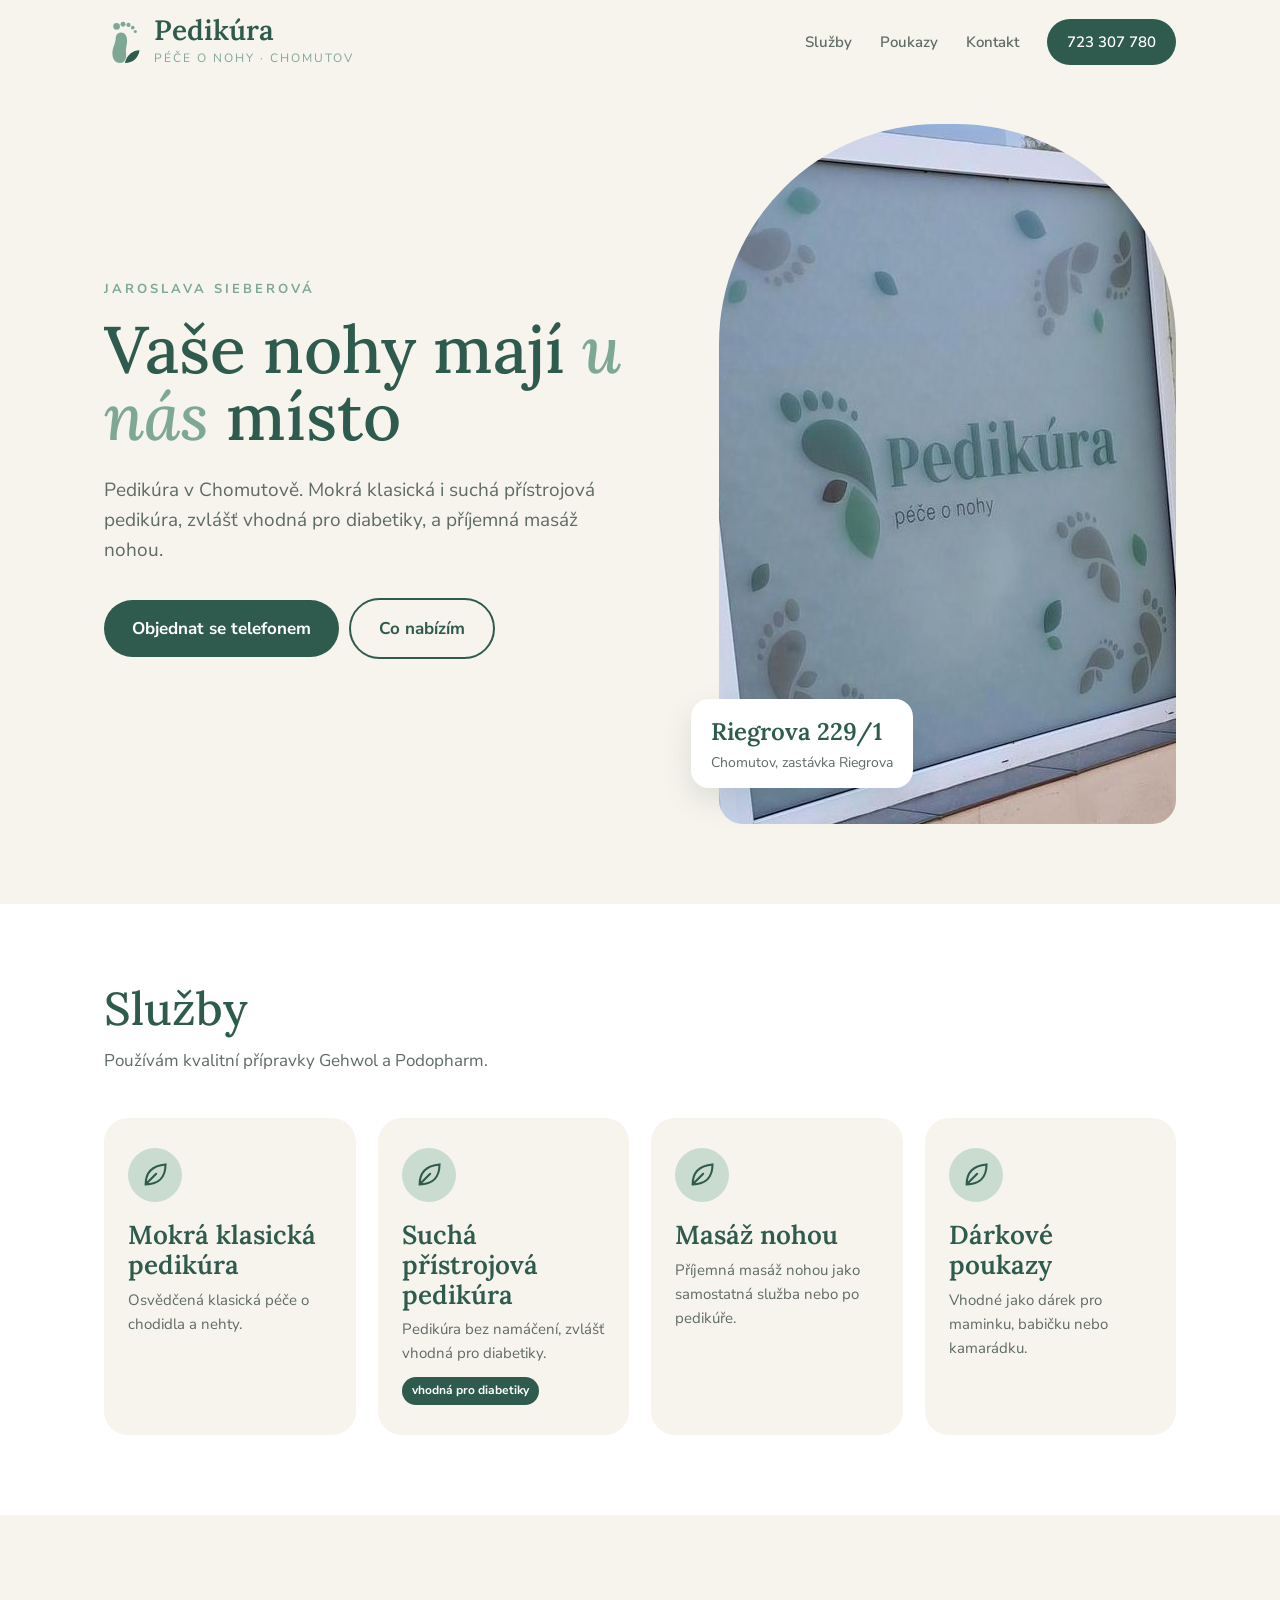
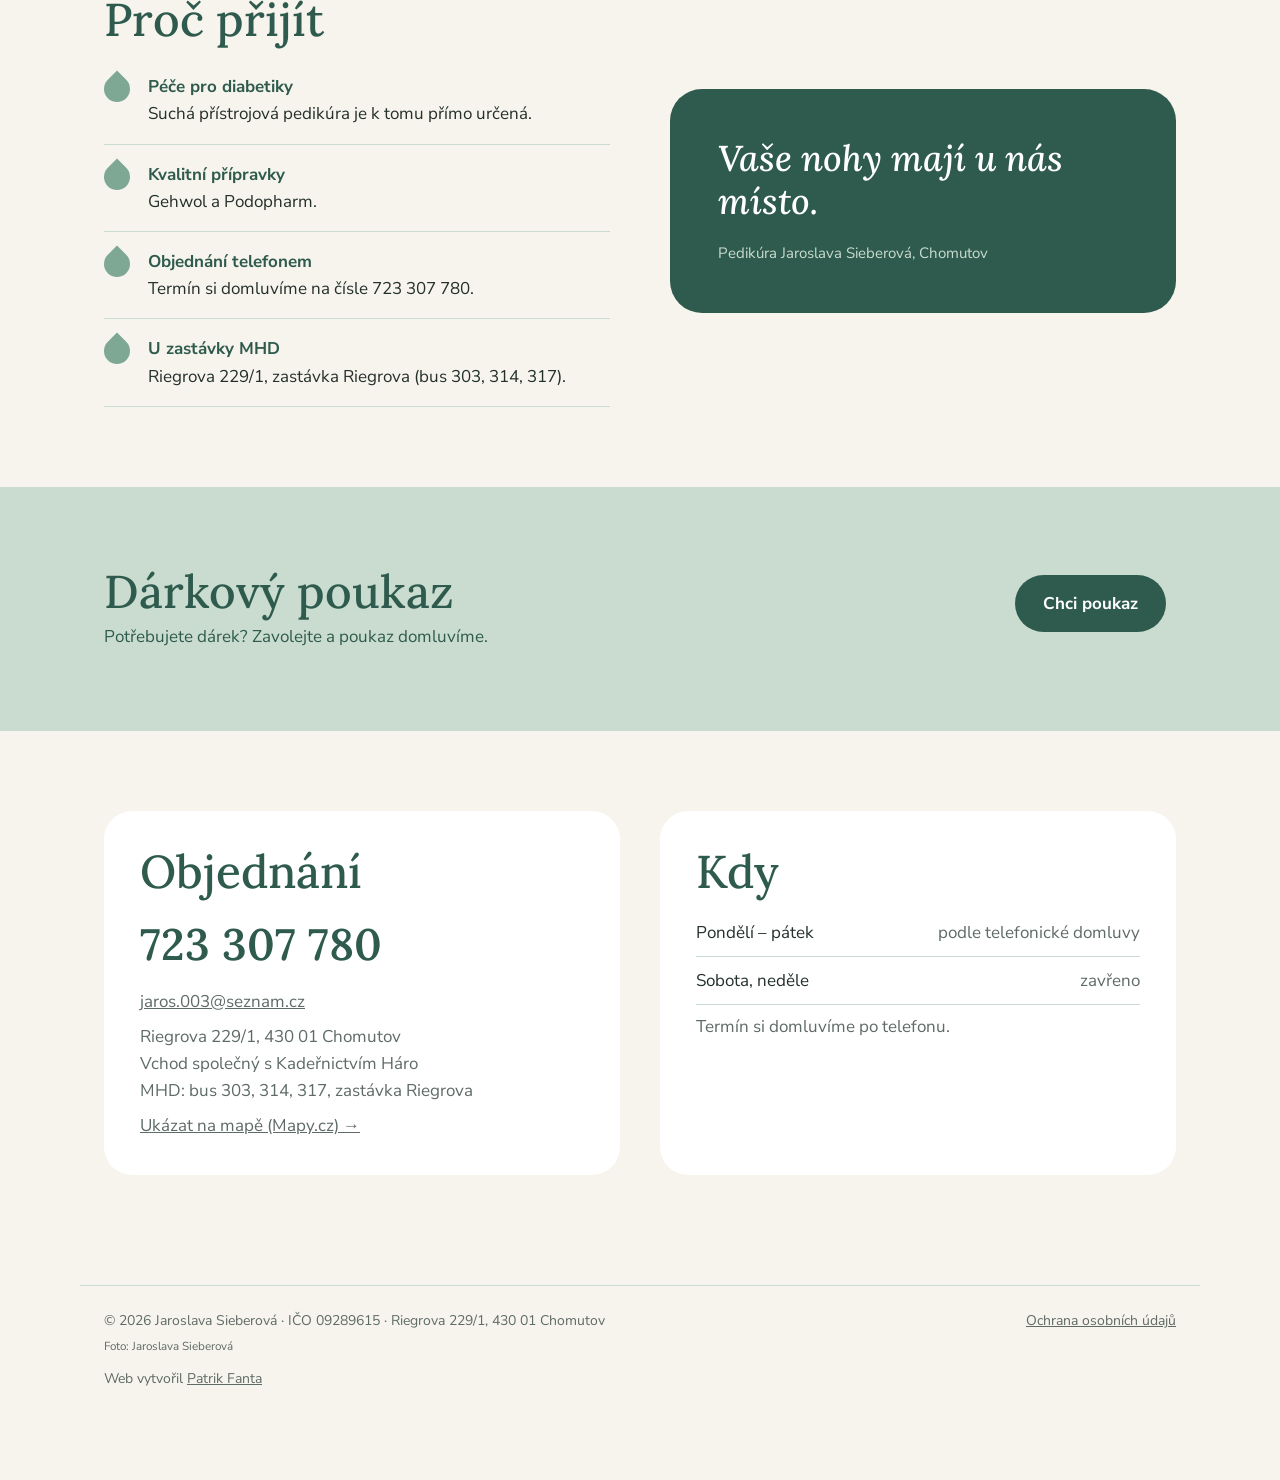
==== index.html @ 2a1abf9e "Webová vizitka Pedikúra Jaroslava Sieberová (návrh 1, noindex) Co-Authored-By: Claude Sonnet 5.5 <no" ====
<!doctype html>
<html lang="cs">
<head>
<meta charset="utf-8">
<meta name="viewport" content="width=device-width,initial-scale=1">
<meta name="robots" content="noindex,nofollow">
<title>Pedikúra Jaroslava Sieberová – péče o nohy, Chomutov</title>
<meta name="description" content="Mokrá klasická a suchá přístrojová pedikúra, masáž nohou a dárkové poukazy. Pedikúra Jaroslava Sieberová, Riegrova 229/1, Chomutov. Objednání na 723 307 780.">
<meta property="og:title" content="Pedikúra Jaroslava Sieberová – péče o nohy, Chomutov">
<meta property="og:description" content="Vaše nohy mají u nás místo. Mokrá i přístrojová pedikúra, masáž nohou a dárkové poukazy.">
<meta property="og:type" content="website">
<link rel="icon" type="image/svg+xml" href="img/favicon.svg">
<link rel="stylesheet" href="css/fonts.css?v=1">
<link rel="stylesheet" href="css/style.css?v=2">
</head>
<body>
<svg width="0" height="0" style="position:absolute" aria-hidden="true"><defs>
<symbol id="foot" viewBox="0 0 40 48"><path d="M17 47c-6 0-9-5-8.5-12 .5-6 3.5-9.5 3.5-15 0-4 2.5-6.5 6-6.5 4 0 6.5 3.5 6.5 9 0 5-2 8.5-1.2 13.5C24 42 22 47 17 47z" fill="#7fa894"/><circle cx="13" cy="7" r="3.6" fill="#7fa894"/><circle cx="20" cy="4.6" r="2.7" fill="#7fa894"/><circle cx="26" cy="5.4" r="2.3" fill="#7fa894"/><circle cx="30.6" cy="8.4" r="2" fill="#7fa894"/><circle cx="33.4" cy="12.6" r="1.7" fill="#7fa894"/><path d="M22 47c2-9 9-14 16-14-1 8-7 14-16 14z" fill="#2f5b4e"/></symbol>
<symbol id="leaf" viewBox="0 0 24 24"><path d="M4 20C4 10 10 4 21 3c0 11-6 17-17 17zm0 0 9-9" fill="none" stroke="#2f5b4e" stroke-width="1.8" stroke-linecap="round"/></symbol>
</defs></svg>

<header><div class="wrap">
<a class="logo" href="./" aria-label="Pedikúra Jaroslava Sieberová – úvod"><svg aria-hidden="true"><use href="#foot"/></svg><span><b>Pedikúra</b><small>péče o nohy · Chomutov</small></span></a>
<nav aria-label="Hlavní menu"><a href="#sluzby">Služby</a><a href="#poukazy">Poukazy</a><a href="#kontakt">Kontakt</a><a class="tel" href="tel:+420723307780">723 307 780</a></nav>
</div></header>

<main>
<section class="hero"><div class="wrap">
<div>
<div class="kick">Jaroslava Sieberová</div>
<h1>Vaše nohy mají <em>u nás</em> místo</h1>
<p>Pedikúra v Chomutově. Mokrá klasická i suchá přístrojová pedikúra, zvlášť vhodná pro diabetiky, a příjemná masáž nohou.</p>
<a class="btn b1" href="tel:+420723307780">Objednat se telefonem</a><a class="btn b2" href="#sluzby">Co nabízím</a>
</div>
<div class="ph"><img src="img/vyloha.jpg" width="530" height="700" alt="Výloha pedikúry s logem stopy a lístků v Riegrově ulici"><div class="tag"><b>Riegrova 229/1</b>Chomutov, zastávka Riegrova</div></div>
</div></section>

<section class="svcs" id="sluzby"><div class="wrap">
<h2>Služby</h2>
<p class="sub">Používám kvalitní přípravky Gehwol a Podopharm.</p>
<div class="grid">
<div class="s"><div class="ic"><svg aria-hidden="true"><use href="#leaf"/></svg></div><h3>Mokrá klasická pedikúra</h3><p>Osvědčená klasická péče o chodidla a nehty.</p></div>
<div class="s"><div class="ic"><svg aria-hidden="true"><use href="#leaf"/></svg></div><h3>Suchá přístrojová pedikúra</h3><p>Pedikúra bez namáčení, zvlášť vhodná pro diabetiky.</p><span class="note">vhodná pro diabetiky</span></div>
<div class="s"><div class="ic"><svg aria-hidden="true"><use href="#leaf"/></svg></div><h3>Masáž nohou</h3><p>Příjemná masáž nohou jako samostatná služba nebo po pedikúře.</p></div>
<div class="s"><div class="ic"><svg aria-hidden="true"><use href="#leaf"/></svg></div><h3>Dárkové poukazy</h3><p>Vhodné jako dárek pro maminku, babičku nebo kamarádku.</p></div>
</div>
</div></section>

<section class="why"><div class="wrap">
<div>
<h2>Proč přijít</h2>
<ul>
<li><b>Péče pro diabetiky</b>Suchá přístrojová pedikúra je k tomu přímo určená.</li>
<li><b>Kvalitní přípravky</b>Gehwol a Podopharm.</li>
<li><b>Objednání telefonem</b>Termín si domluvíme na čísle 723 307 780.</li>
<li><b>U zastávky MHD</b>Riegrova 229/1, zastávka Riegrova (bus 303, 314, 317).</li>
</ul>
</div>
<div class="quote"><p>Vaše nohy mají u nás místo.</p><span>Pedikúra Jaroslava Sieberová, Chomutov</span></div>
</div></section>

<section class="gift" id="poukazy"><div class="wrap">
<div><h2>Dárkový poukaz</h2><p style="color:var(--deep);margin-top:6px">Potřebujete dárek? Zavolejte a poukaz domluvíme.</p></div>
<a class="btn b1" href="tel:+420723307780">Chci poukaz</a>
</div></section>

<section class="kontakt" id="kontakt"><div class="wrap">
<div class="card">
<h2>Objednání</h2>
<a class="big" href="tel:+420723307780">723 307 780</a>
<p><a href="mailto:jaros.003@seznam.cz">jaros.003@seznam.cz</a></p>
<p>Riegrova 229/1, 430 01 Chomutov<br>Vchod společný s Kadeřnictvím Háro<br>MHD: bus 303, 314, 317, zastávka Riegrova</p>
<p><a href="https://mapy.cz/zakladni?q=Riegrova%20229%2F1%20Chomutov" target="_blank" rel="noopener">Ukázat na mapě (Mapy.cz) →</a></p>
</div>
<div class="card">
<h2>Kdy</h2>
<table><tr><td>Pondělí – pátek</td><td>podle telefonické domluvy</td></tr><tr><td>Sobota, neděle</td><td>zavřeno</td></tr></table>
<p>Termín si domluvíme po telefonu.</p>
</div>
</div></section>
</main>

<footer><div class="wrap">
<span>© <span id="y">2026</span> Jaroslava Sieberová · IČO 09289615 · Riegrova 229/1, 430 01 Chomutov<small class="credit">Foto: Jaroslava Sieberová</small></span>
<span><a href="ochrana-osobnich-udaju.html">Ochrana osobních údajů</a></span>
<p class="made">Web vytvořil <a href="https://patrikfanta.cz/?ref=pedikura-sieberova" target="_blank" rel="noopener">Patrik Fanta</a></p>
</div></footer>
<div class="callbar"><a href="tel:+420723307780">Zavolat</a><a href="sms:+420723307780">SMS</a></div>
<script>document.getElementById('y').textContent=new Date().getFullYear();</script>
</body>
</html>
---- css/fonts.css ----
/* Self-hosted fonts (SIL Open Font License) */
@font-face {
  font-family: 'Lora';
  font-style: italic;
  font-weight: 500;
  font-display: swap;
  src: url(../fonts/lora-500i-latin-ext.woff2) format('woff2');
  unicode-range: U+0100-02BA, U+02BD-02C5, U+02C7-02CC, U+02CE-02D7, U+02DD-02FF, U+0304, U+0308, U+0329, U+1D00-1DBF, U+1E00-1E9F, U+1EF2-1EFF, U+2020, U+20A0-20AB, U+20AD-20C4, U+2113, U+2C60-2C7F, U+A720-A7FF;
}
@font-face {
  font-family: 'Lora';
  font-style: italic;
  font-weight: 500;
  font-display: swap;
  src: url(../fonts/lora-500i-latin.woff2) format('woff2');
  unicode-range: U+0000-00FF, U+0131, U+0152-0153, U+02BB-02BC, U+02C6, U+02DA, U+02DC, U+0304, U+0308, U+0329, U+2000-206F, U+20AC, U+2122, U+2191, U+2193, U+2212, U+2215, U+FEFF, U+FFFD;
}
@font-face {
  font-family: 'Lora';
  font-style: normal;
  font-weight: 500;
  font-display: swap;
  src: url(../fonts/lora-500-latin-ext.woff2) format('woff2');
  unicode-range: U+0100-02BA, U+02BD-02C5, U+02C7-02CC, U+02CE-02D7, U+02DD-02FF, U+0304, U+0308, U+0329, U+1D00-1DBF, U+1E00-1E9F, U+1EF2-1EFF, U+2020, U+20A0-20AB, U+20AD-20C4, U+2113, U+2C60-2C7F, U+A720-A7FF;
}
@font-face {
  font-family: 'Lora';
  font-style: normal;
  font-weight: 500;
  font-display: swap;
  src: url(../fonts/lora-500-latin.woff2) format('woff2');
  unicode-range: U+0000-00FF, U+0131, U+0152-0153, U+02BB-02BC, U+02C6, U+02DA, U+02DC, U+0304, U+0308, U+0329, U+2000-206F, U+20AC, U+2122, U+2191, U+2193, U+2212, U+2215, U+FEFF, U+FFFD;
}
@font-face {
  font-family: 'Lora';
  font-style: normal;
  font-weight: 600;
  font-display: swap;
  src: url(../fonts/lora-600-latin-ext.woff2) format('woff2');
  unicode-range: U+0100-02BA, U+02BD-02C5, U+02C7-02CC, U+02CE-02D7, U+02DD-02FF, U+0304, U+0308, U+0329, U+1D00-1DBF, U+1E00-1E9F, U+1EF2-1EFF, U+2020, U+20A0-20AB, U+20AD-20C4, U+2113, U+2C60-2C7F, U+A720-A7FF;
}
@font-face {
  font-family: 'Lora';
  font-style: normal;
  font-weight: 600;
  font-display: swap;
  src: url(../fonts/lora-600-latin.woff2) format('woff2');
  unicode-range: U+0000-00FF, U+0131, U+0152-0153, U+02BB-02BC, U+02C6, U+02DA, U+02DC, U+0304, U+0308, U+0329, U+2000-206F, U+20AC, U+2122, U+2191, U+2193, U+2212, U+2215, U+FEFF, U+FFFD;
}
@font-face {
  font-family: 'Nunito Sans';
  font-style: normal;
  font-weight: 400;
  font-stretch: 100%;
  font-display: swap;
  src: url(../fonts/nunito-sans-400-latin-ext.woff2) format('woff2');
  unicode-range: U+0100-02BA, U+02BD-02C5, U+02C7-02CC, U+02CE-02D7, U+02DD-02FF, U+0304, U+0308, U+0329, U+1D00-1DBF, U+1E00-1E9F, U+1EF2-1EFF, U+2020, U+20A0-20AB, U+20AD-20C4, U+2113, U+2C60-2C7F, U+A720-A7FF;
}
@font-face {
  font-family: 'Nunito Sans';
  font-style: normal;
  font-weight: 400;
  font-stretch: 100%;
  font-display: swap;
  src: url(../fonts/nunito-sans-400-latin.woff2) format('woff2');
  unicode-range: U+0000-00FF, U+0131, U+0152-0153, U+02BB-02BC, U+02C6, U+02DA, U+02DC, U+0304, U+0308, U+0329, U+2000-206F, U+20AC, U+2122, U+2191, U+2193, U+2212, U+2215, U+FEFF, U+FFFD;
}
@font-face {
  font-family: 'Nunito Sans';
  font-style: normal;
  font-weight: 600;
  font-stretch: 100%;
  font-display: swap;
  src: url(../fonts/nunito-sans-600-latin-ext.woff2) format('woff2');
  unicode-range: U+0100-02BA, U+02BD-02C5, U+02C7-02CC, U+02CE-02D7, U+02DD-02FF, U+0304, U+0308, U+0329, U+1D00-1DBF, U+1E00-1E9F, U+1EF2-1EFF, U+2020, U+20A0-20AB, U+20AD-20C4, U+2113, U+2C60-2C7F, U+A720-A7FF;
}
@font-face {
  font-family: 'Nunito Sans';
  font-style: normal;
  font-weight: 600;
  font-stretch: 100%;
  font-display: swap;
  src: url(../fonts/nunito-sans-600-latin.woff2) format('woff2');
  unicode-range: U+0000-00FF, U+0131, U+0152-0153, U+02BB-02BC, U+02C6, U+02DA, U+02DC, U+0304, U+0308, U+0329, U+2000-206F, U+20AC, U+2122, U+2191, U+2193, U+2212, U+2215, U+FEFF, U+FFFD;
}
@font-face {
  font-family: 'Nunito Sans';
  font-style: normal;
  font-weight: 700;
  font-stretch: 100%;
  font-display: swap;
  src: url(../fonts/nunito-sans-700-latin-ext.woff2) format('woff2');
  unicode-range: U+0100-02BA, U+02BD-02C5, U+02C7-02CC, U+02CE-02D7, U+02DD-02FF, U+0304, U+0308, U+0329, U+1D00-1DBF, U+1E00-1E9F, U+1EF2-1EFF, U+2020, U+20A0-20AB, U+20AD-20C4, U+2113, U+2C60-2C7F, U+A720-A7FF;
}
@font-face {
  font-family: 'Nunito Sans';
  font-style: normal;
  font-weight: 700;
  font-stretch: 100%;
  font-display: swap;
  src: url(../fonts/nunito-sans-700-latin.woff2) format('woff2');
  unicode-range: U+0000-00FF, U+0131, U+0152-0153, U+02BB-02BC, U+02C6, U+02DA, U+02DC, U+0304, U+0308, U+0329, U+2000-206F, U+20AC, U+2122, U+2191, U+2193, U+2212, U+2215, U+FEFF, U+FFFD;
}
---- css/style.css ----
*{box-sizing:border-box;margin:0;padding:0}
:root{--sage:#7fa894;--deep:#2f5b4e;--cream:#f7f4ed;--leaf:#c9dccf;--ink:#24302b;--mut:#5f6b65}
body{font-family:"Nunito Sans",Arial,sans-serif;color:var(--ink);background:var(--cream);font-size:17px;line-height:1.6}
a{color:inherit}
.wrap{max-width:1120px;margin:0 auto;padding:0 24px}
.serif{font-family:Lora,Georgia,serif}
header .wrap{display:flex;align-items:center;justify-content:space-between;height:84px}
.logo{display:flex;align-items:center;gap:12px;text-decoration:none}
.logo svg{width:38px;height:44px}
.logo b{font-family:Lora,serif;font-size:28px;font-weight:600;color:var(--deep);line-height:1}
.logo small{display:block;font-size:12px;letter-spacing:2px;text-transform:uppercase;color:var(--sage)}
nav{display:flex;gap:28px;align-items:center;font-weight:600;font-size:15px}
nav a{text-decoration:none;color:var(--mut)}
.tel{background:var(--deep);color:#fff!important;padding:11px 20px;border-radius:40px;white-space:nowrap}
.hero{padding:40px 0 80px;position:relative;overflow:hidden}
.hero .wrap{display:grid;grid-template-columns:1.1fr .9fr;gap:56px;align-items:center}
.kick{color:var(--sage);font-weight:700;letter-spacing:3px;text-transform:uppercase;font-size:13px;margin-bottom:16px}
h1{font-family:Lora,serif;font-weight:500;font-size:66px;line-height:1.02;color:var(--deep)}
h1 em{color:var(--sage)}
.hero p{font-size:19px;color:var(--mut);margin:24px 0 32px;max-width:500px}
.btn{display:inline-block;padding:15px 28px;border-radius:40px;font-weight:700;text-decoration:none;margin:0 10px 10px 0}
.b1{background:var(--deep);color:#fff}.b2{border:2px solid var(--deep);color:var(--deep)}
.ph{position:relative}
.ph img{width:100%;aspect-ratio:4/5;object-fit:cover;border-radius:220px 220px 24px 24px;display:block}
.ph .tag{position:absolute;left:-28px;bottom:36px;background:#fff;border-radius:18px;padding:14px 20px;box-shadow:0 12px 30px rgba(47,91,78,.14);font-size:14px;color:var(--mut)}
.ph .tag b{display:block;font-family:Lora,serif;font-size:24px;color:var(--deep)}
.leafbg{position:absolute;right:-60px;top:-40px;width:340px;opacity:.5;z-index:-1}
section{padding:80px 0}
h2{font-family:Lora,serif;font-weight:500;font-size:46px;color:var(--deep);line-height:1.1;margin-bottom:12px}
.sub{color:var(--mut);max-width:600px;margin-bottom:44px}
.svcs{background:#fff}
.grid{display:grid;grid-template-columns:repeat(4,1fr);gap:22px}
.s{background:var(--cream);border-radius:24px;padding:30px 24px}
.s .ic{width:54px;height:54px;border-radius:50%;background:var(--leaf);display:flex;align-items:center;justify-content:center;margin-bottom:18px}
.s .ic svg{width:28px;height:28px}
.s h3{font-family:Lora,serif;font-size:26px;font-weight:600;color:var(--deep);line-height:1.15;margin-bottom:8px}
.s p{font-size:15px;color:var(--mut)}
.s .note{display:inline-block;margin-top:12px;background:var(--deep);color:#fff;font-size:12px;font-weight:700;padding:4px 10px;border-radius:20px}
.why .wrap{display:grid;grid-template-columns:1fr 1fr;gap:60px;align-items:center}
.why ul{list-style:none}
.why li{padding:16px 0 16px 44px;border-bottom:1px solid var(--leaf);position:relative}
.why li:before{content:"";position:absolute;left:0;top:19px;width:26px;height:26px;border-radius:50% 0 50% 50%;background:var(--sage);transform:rotate(-45deg)}
.why li b{display:block;color:var(--deep)}
.quote{background:var(--deep);color:#fff;border-radius:32px;padding:48px}
.quote p{font-family:Lora,serif;font-size:36px;line-height:1.2;font-style:italic}
.quote span{display:block;margin-top:18px;color:var(--leaf);font-size:15px}
.gift{background:var(--leaf)}
.gift .wrap{display:flex;align-items:center;justify-content:space-between;gap:30px;flex-wrap:wrap}
.gift h2{margin:0}
.kontakt .wrap{display:grid;grid-template-columns:1fr 1fr;gap:40px}
.card{background:#fff;border-radius:28px;padding:36px}
.card .big{display:block;font-family:Lora,serif;font-size:44px;color:var(--deep);text-decoration:none;font-weight:600}
.card p{color:var(--mut);margin-top:8px}
table{width:100%;border-collapse:collapse;margin-top:10px}
td{padding:10px 0;border-bottom:1px solid var(--leaf)}td+td{text-align:right;color:var(--mut)}
footer{padding:30px 0 90px;color:var(--mut);font-size:14px}
footer .wrap{display:flex;justify-content:space-between;gap:12px;flex-wrap:wrap;border-top:1px solid var(--leaf);padding-top:24px}
.callbar{display:none}
@media(max-width:860px){
 nav{display:none}
 .hero .wrap,.why .wrap,.kontakt .wrap{grid-template-columns:1fr;gap:36px}
 h1{font-size:46px}h2{font-size:36px}
 .grid{grid-template-columns:1fr 1fr}
 .ph .tag{left:12px}
 section{padding:56px 0}
 .quote{padding:32px}.quote p{font-size:28px}
 .callbar{display:flex;position:fixed;left:12px;right:12px;bottom:12px;gap:8px;z-index:9}
 .callbar a{flex:1;text-align:center;background:var(--deep);color:#fff;padding:14px;border-radius:40px;font-weight:700;text-decoration:none;box-shadow:0 8px 20px rgba(0,0,0,.2)}
 .callbar a+a{background:#fff;color:var(--deep)}
}
@media(max-width:520px){.grid{grid-template-columns:1fr}.logo b{font-size:22px}.tel{padding:9px 14px;font-size:14px}}

/* společné: kotvy, fokus, zásady, patička */
html{scroll-behavior:smooth;scroll-padding-top:90px}
a:focus-visible,.btn:focus-visible{outline:3px solid var(--deep);outline-offset:3px}
.legal{padding:50px 0 70px}
.legal .wrap{max-width:820px}
.legal h1{font-family:Lora,Georgia,serif;font-weight:500;font-size:44px;line-height:1.1;color:var(--deep);margin-bottom:14px}
.legal h2{font-size:28px;margin:34px 0 10px}
.legal h3{font-family:Lora,Georgia,serif;font-weight:600;font-size:20px;color:var(--deep);margin:18px 0 6px}
.legal p,.legal li{color:var(--ink);margin-bottom:10px}
.legal ul{padding-left:22px;margin-bottom:10px}
.legal a{color:var(--deep);text-decoration:underline}
.legal-lead{font-size:19px;color:var(--mut)}
.legal-date{margin-top:34px;color:var(--mut);font-size:14px}
footer small.credit{display:block;margin-top:4px}
footer .made{width:100%}
footer .made a,footer a{color:inherit}
@media(max-width:520px){.legal h1{font-size:34px}}
.legal section{padding:0}
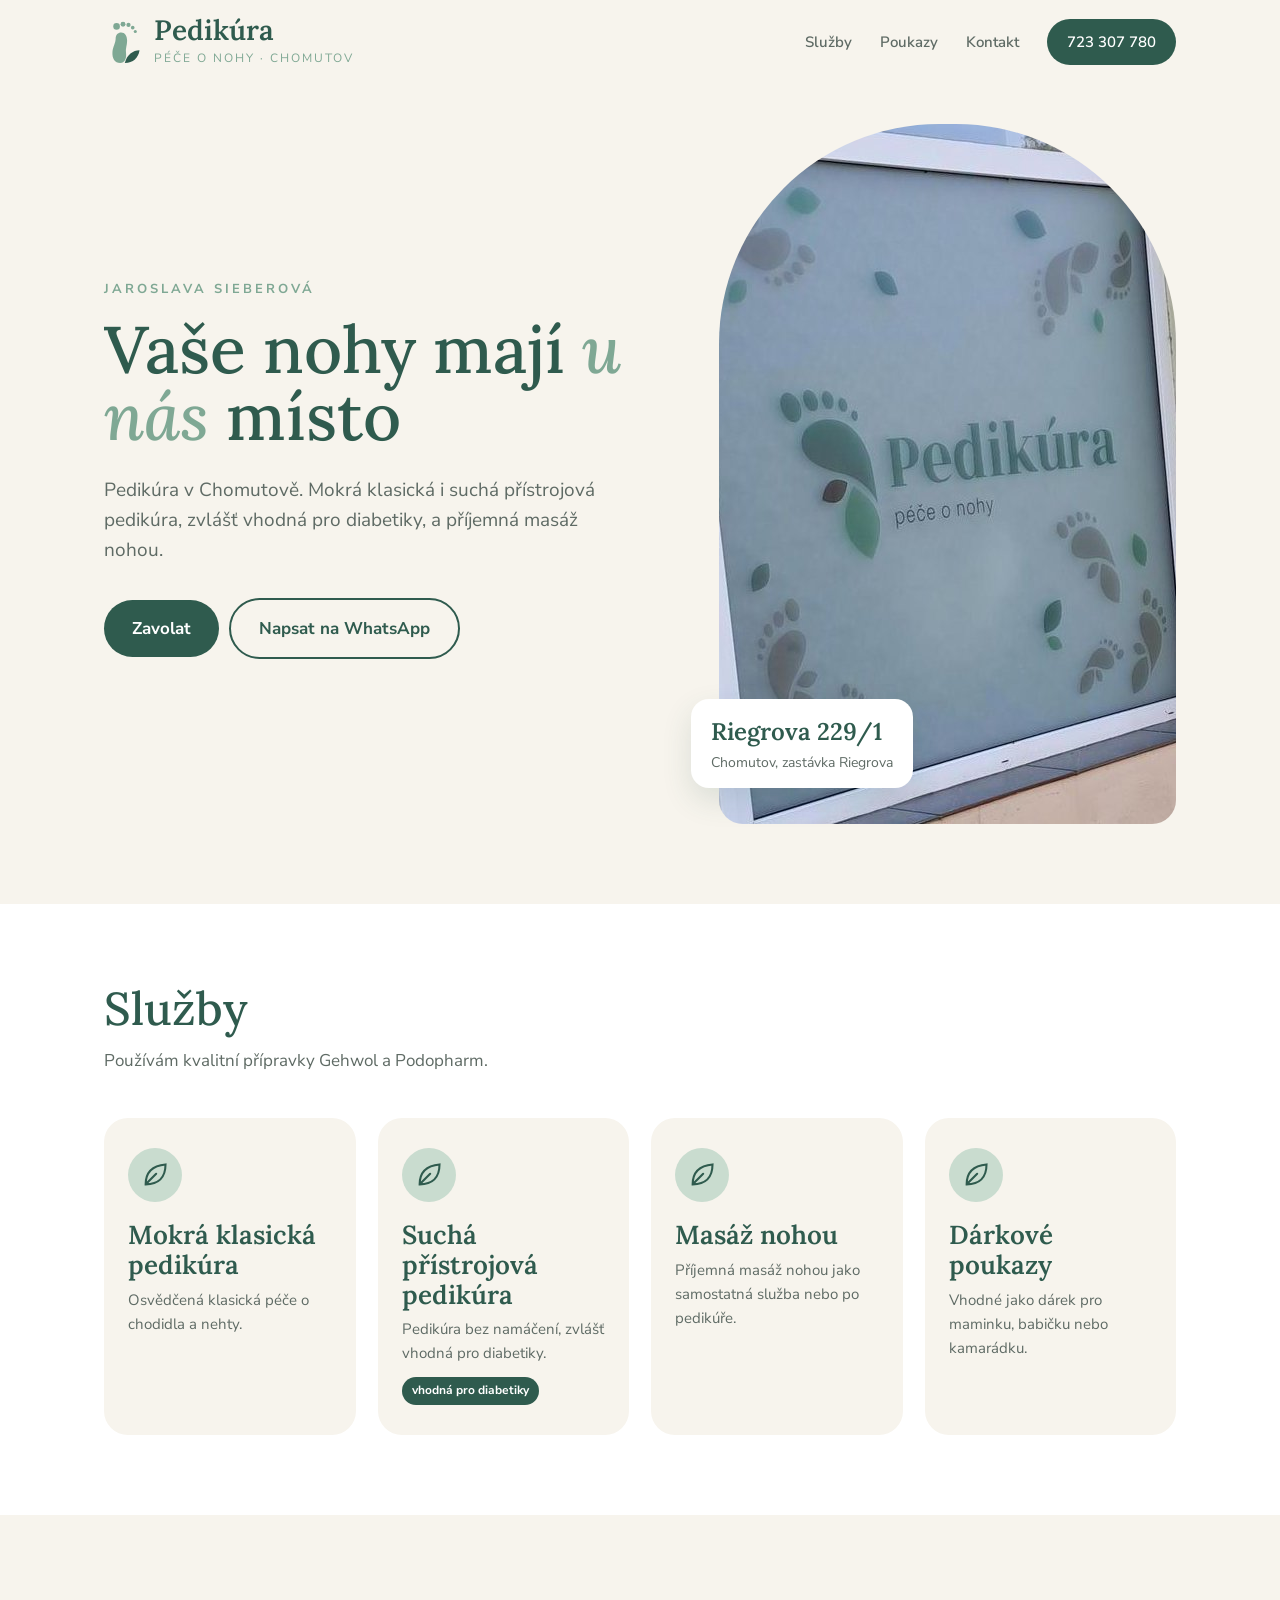
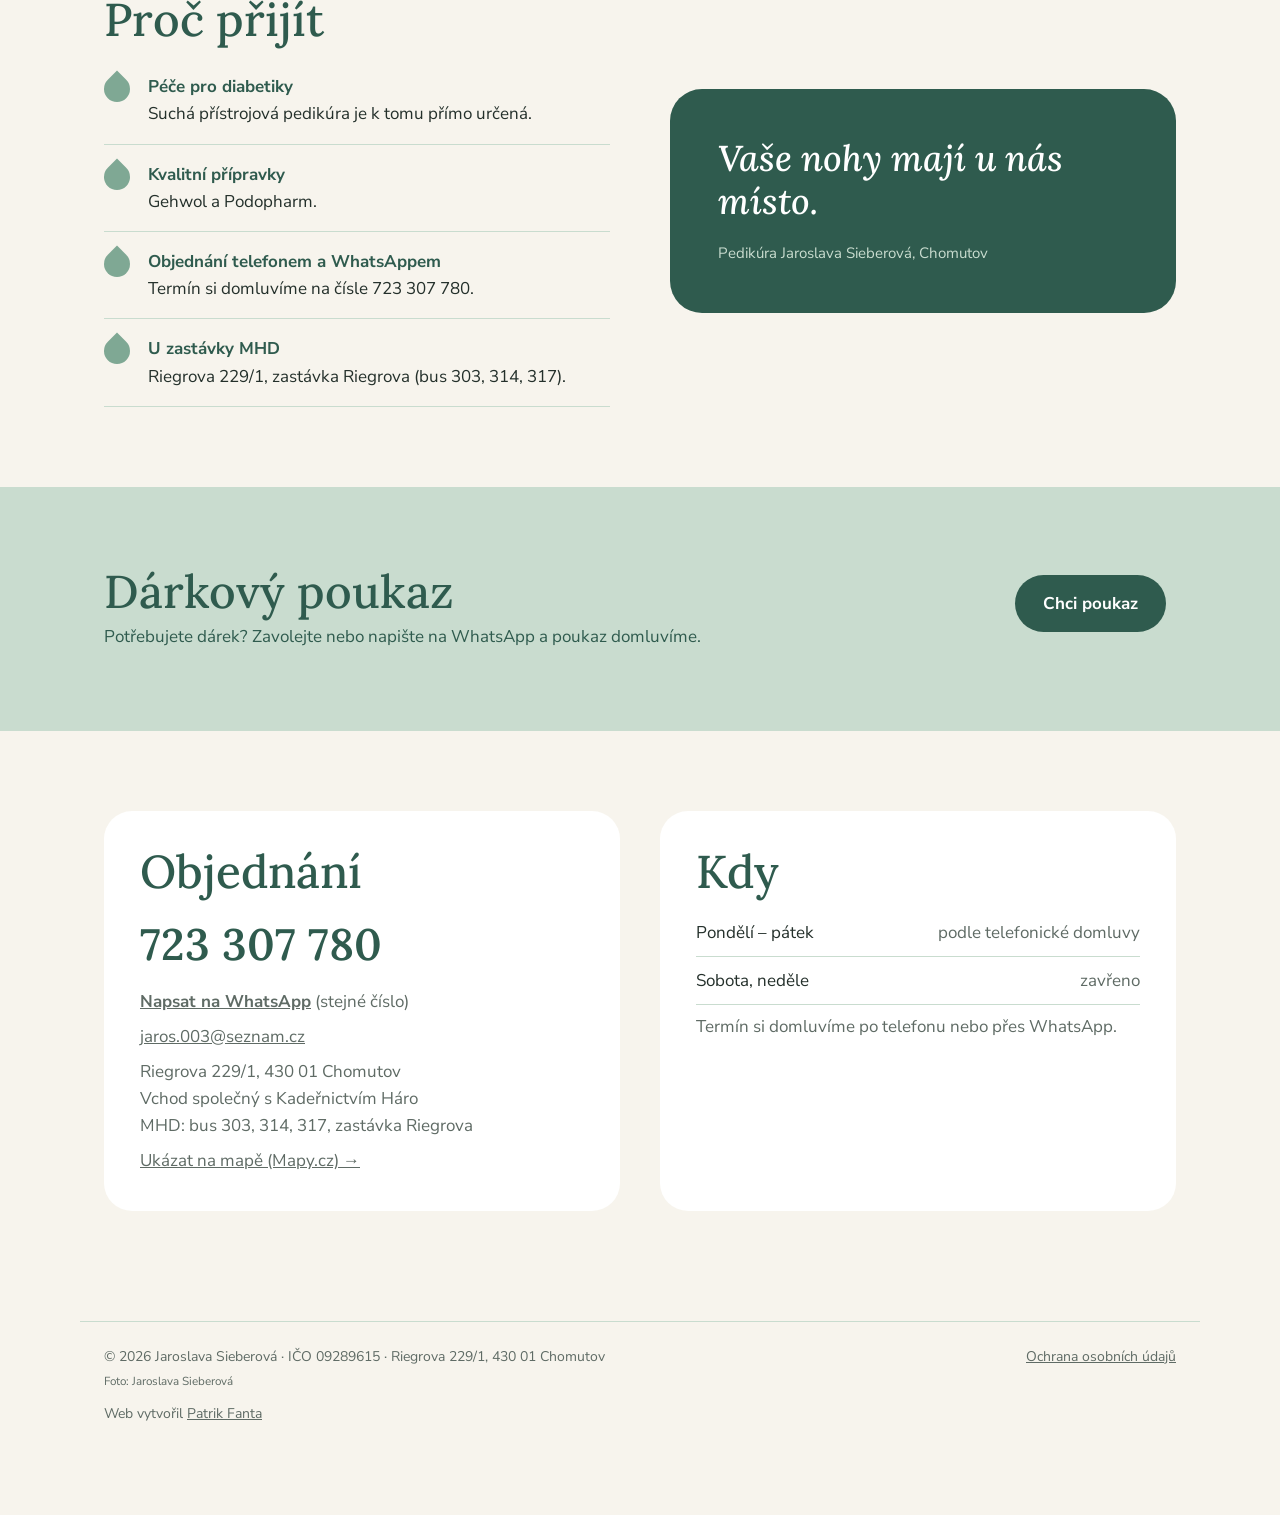
==== commit d23e06d2: "Objednání telefonem a WhatsAppem, zásady doplněny o WhatsApp Co-Authored-By: Claude Sonnet 5.5 <nore" ====
--- a/index.html
+++ b/index.html
@@ -11,7 +11,7 @@
 <meta property="og:type" content="website">
 <link rel="icon" type="image/svg+xml" href="img/favicon.svg">
 <link rel="stylesheet" href="css/fonts.css?v=1">
-<link rel="stylesheet" href="css/style.css?v=2">
+<link rel="stylesheet" href="css/style.css?v=3">
 </head>
 <body>
 <svg width="0" height="0" style="position:absolute" aria-hidden="true"><defs>
@@ -30,7 +30,7 @@
 <div class="kick">Jaroslava Sieberová</div>
 <h1>Vaše nohy mají <em>u nás</em> místo</h1>
 <p>Pedikúra v Chomutově. Mokrá klasická i suchá přístrojová pedikúra, zvlášť vhodná pro diabetiky, a příjemná masáž nohou.</p>
-<a class="btn b1" href="tel:+420723307780">Objednat se telefonem</a><a class="btn b2" href="#sluzby">Co nabízím</a>
+<a class="btn b1" href="tel:+420723307780">Zavolat</a><a class="btn b2 wa" href="https://wa.me/420723307780" target="_blank" rel="noopener">Napsat na WhatsApp</a>
 </div>
 <div class="ph"><img src="img/vyloha.jpg" width="530" height="700" alt="Výloha pedikúry s logem stopy a lístků v Riegrově ulici"><div class="tag"><b>Riegrova 229/1</b>Chomutov, zastávka Riegrova</div></div>
 </div></section>
@@ -52,7 +52,7 @@
 <ul>
 <li><b>Péče pro diabetiky</b>Suchá přístrojová pedikúra je k tomu přímo určená.</li>
 <li><b>Kvalitní přípravky</b>Gehwol a Podopharm.</li>
-<li><b>Objednání telefonem</b>Termín si domluvíme na čísle 723 307 780.</li>
+<li><b>Objednání telefonem a WhatsAppem</b>Termín si domluvíme na čísle 723 307 780.</li>
 <li><b>U zastávky MHD</b>Riegrova 229/1, zastávka Riegrova (bus 303, 314, 317).</li>
 </ul>
 </div>
@@ -60,7 +60,7 @@
 </div></section>
 
 <section class="gift" id="poukazy"><div class="wrap">
-<div><h2>Dárkový poukaz</h2><p style="color:var(--deep);margin-top:6px">Potřebujete dárek? Zavolejte a poukaz domluvíme.</p></div>
+<div><h2>Dárkový poukaz</h2><p style="color:var(--deep);margin-top:6px">Potřebujete dárek? Zavolejte nebo napište na WhatsApp a poukaz domluvíme.</p></div>
 <a class="btn b1" href="tel:+420723307780">Chci poukaz</a>
 </div></section>
 
@@ -68,6 +68,7 @@
 <div class="card">
 <h2>Objednání</h2>
 <a class="big" href="tel:+420723307780">723 307 780</a>
+<p><a class="wal" href="https://wa.me/420723307780" target="_blank" rel="noopener">Napsat na WhatsApp</a> (stejné číslo)</p>
 <p><a href="mailto:jaros.003@seznam.cz">jaros.003@seznam.cz</a></p>
 <p>Riegrova 229/1, 430 01 Chomutov<br>Vchod společný s Kadeřnictvím Háro<br>MHD: bus 303, 314, 317, zastávka Riegrova</p>
 <p><a href="https://mapy.cz/zakladni?q=Riegrova%20229%2F1%20Chomutov" target="_blank" rel="noopener">Ukázat na mapě (Mapy.cz) →</a></p>
@@ -75,7 +76,7 @@
 <div class="card">
 <h2>Kdy</h2>
 <table><tr><td>Pondělí – pátek</td><td>podle telefonické domluvy</td></tr><tr><td>Sobota, neděle</td><td>zavřeno</td></tr></table>
-<p>Termín si domluvíme po telefonu.</p>
+<p>Termín si domluvíme po telefonu nebo přes WhatsApp.</p>
 </div>
 </div></section>
 </main>
@@ -85,7 +86,7 @@
 <span><a href="ochrana-osobnich-udaju.html">Ochrana osobních údajů</a></span>
 <p class="made">Web vytvořil <a href="https://patrikfanta.cz/?ref=pedikura-sieberova" target="_blank" rel="noopener">Patrik Fanta</a></p>
 </div></footer>
-<div class="callbar"><a href="tel:+420723307780">Zavolat</a><a href="sms:+420723307780">SMS</a></div>
+<div class="callbar"><a href="tel:+420723307780">Zavolat</a><a href="https://wa.me/420723307780" target="_blank" rel="noopener">WhatsApp</a></div>
 <script>document.getElementById('y').textContent=new Date().getFullYear();</script>
 </body>
 </html>
--- a/css/style.css
+++ b/css/style.css
@@ -88,3 +88,5 @@
 footer .made a,footer a{color:inherit}
 @media(max-width:520px){.legal h1{font-size:34px}}
 .legal section{padding:0}
+.b2.wa{white-space:nowrap}
+.wal{font-weight:700}
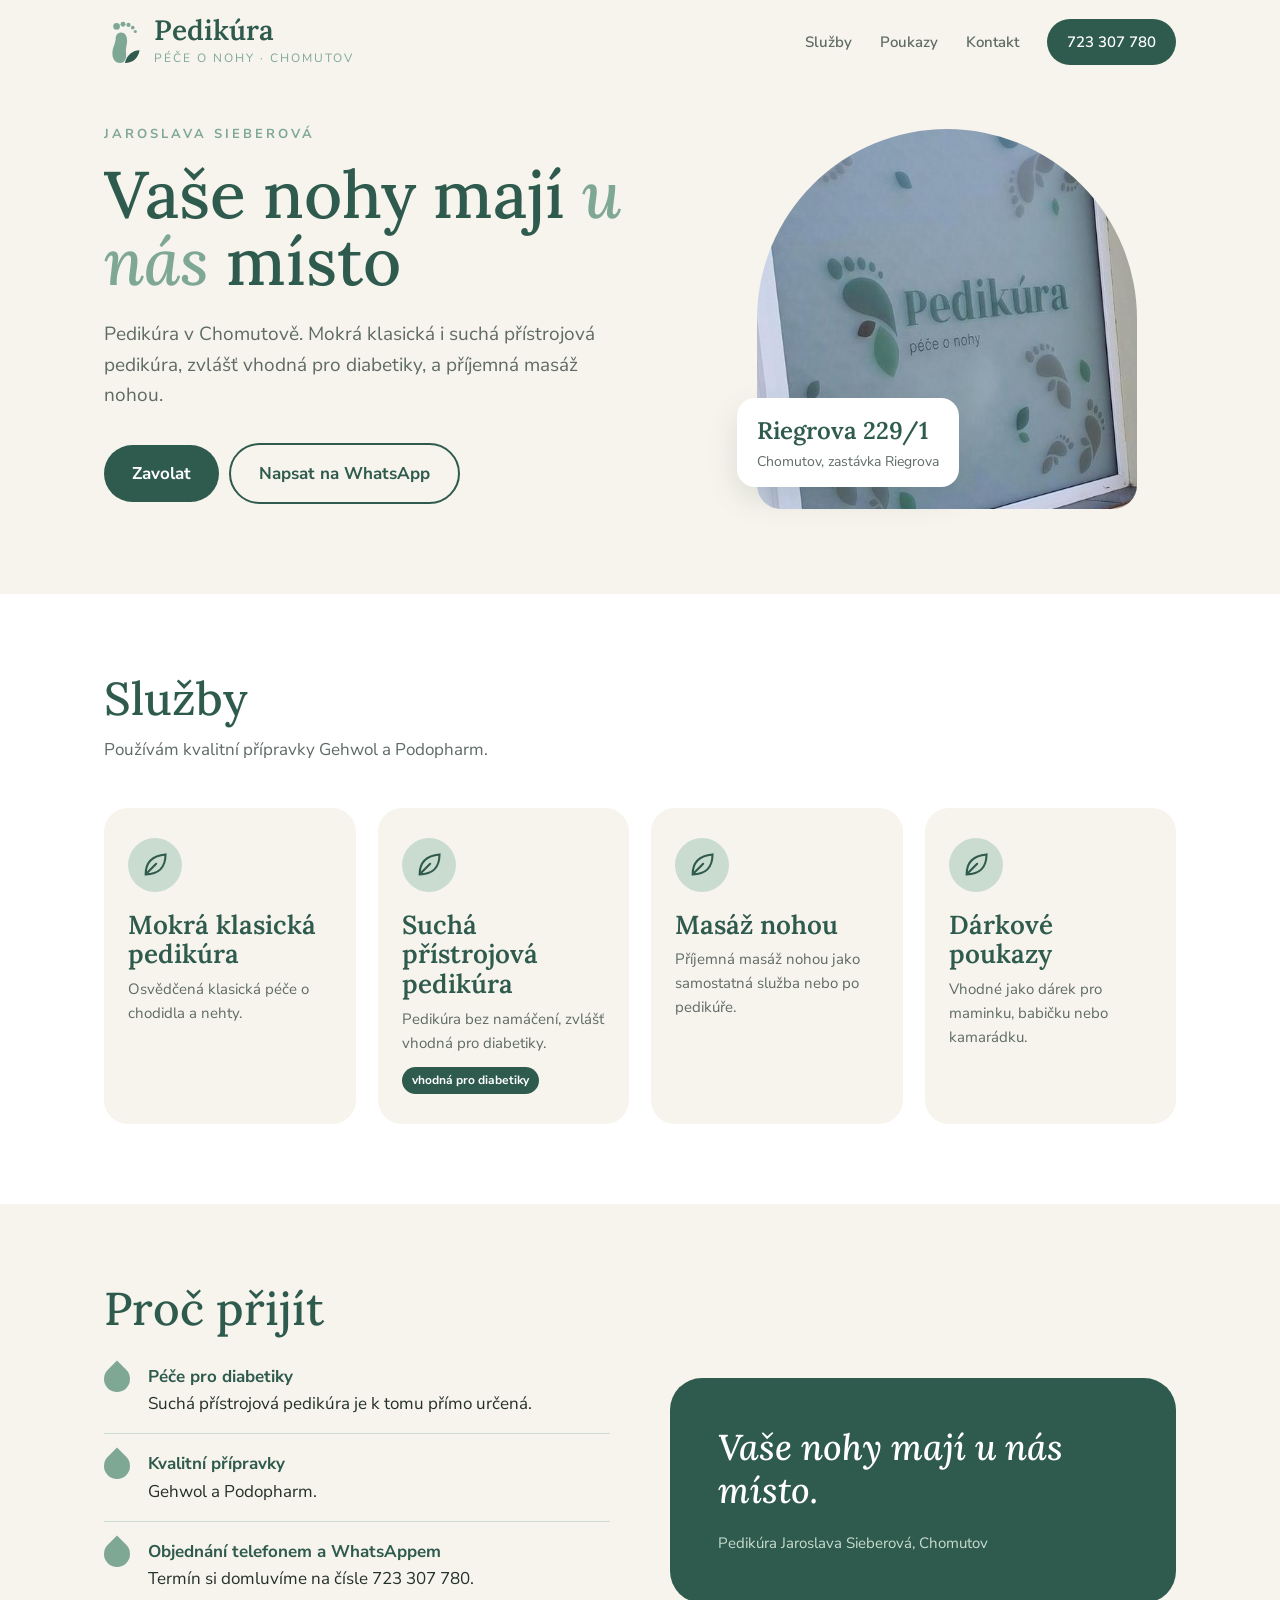
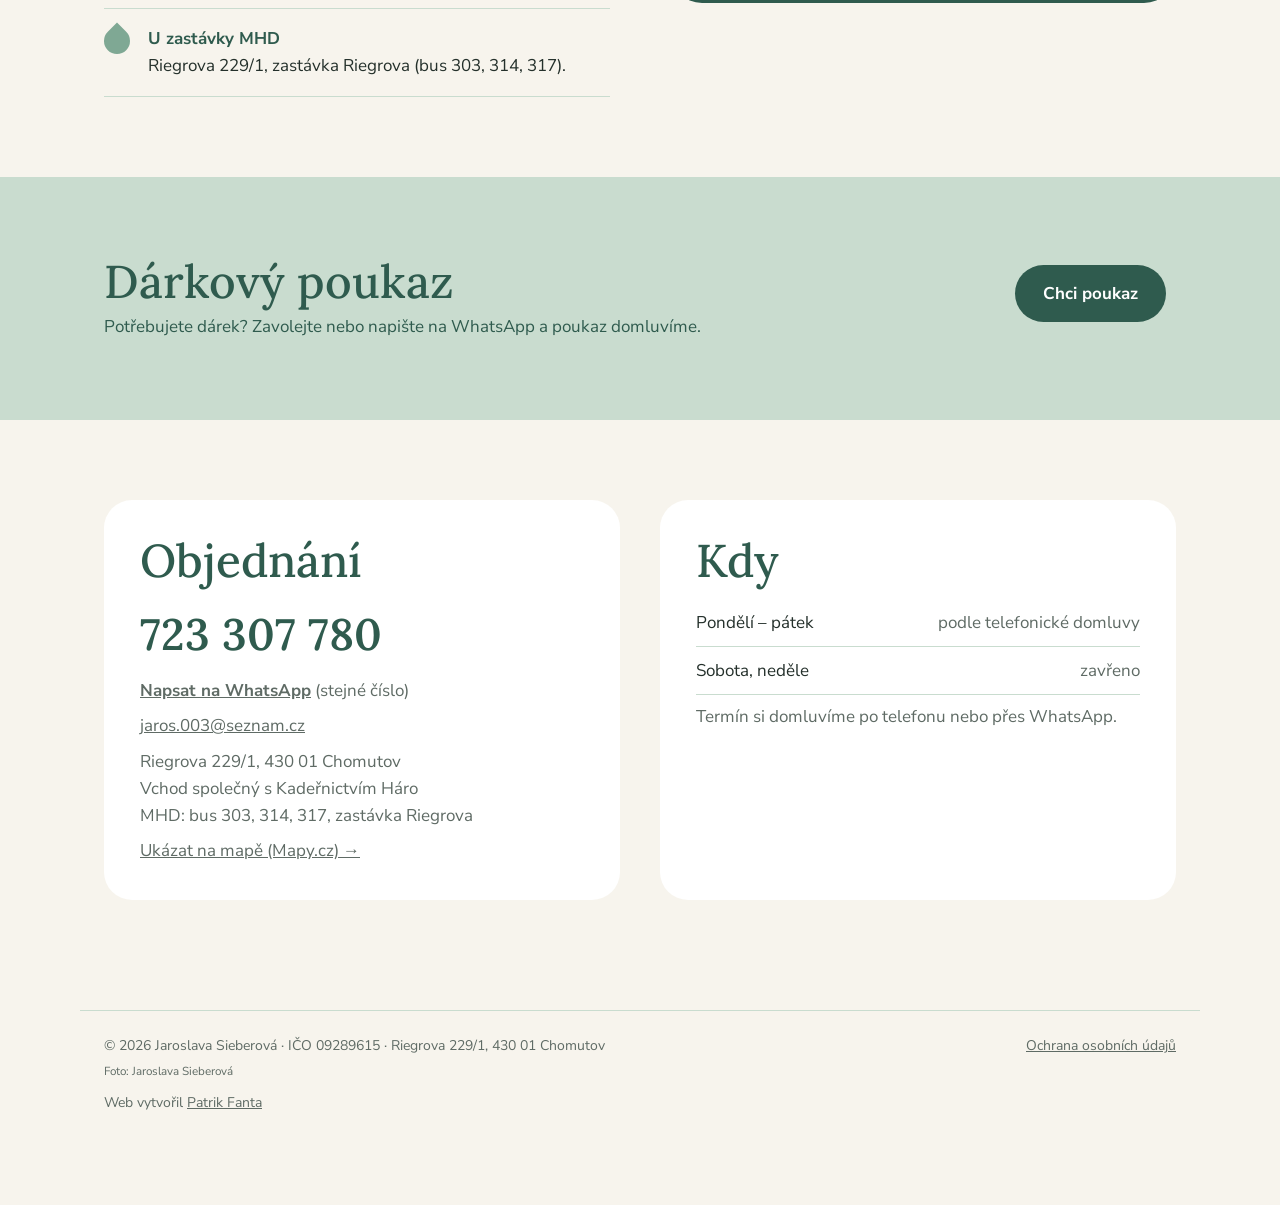
==== commit 492be940: "Menší fotka výlohy v úvodu, celé logo viditelné Co-Authored-By: Claude Sonnet 5.5 <noreply@anthropic" ====
--- a/index.html
+++ b/index.html
@@ -11,7 +11,7 @@
 <meta property="og:type" content="website">
 <link rel="icon" type="image/svg+xml" href="img/favicon.svg">
 <link rel="stylesheet" href="css/fonts.css?v=1">
-<link rel="stylesheet" href="css/style.css?v=3">
+<link rel="stylesheet" href="css/style.css?v=5">
 </head>
 <body>
 <svg width="0" height="0" style="position:absolute" aria-hidden="true"><defs>
--- a/css/style.css
+++ b/css/style.css
@@ -90,3 +90,8 @@
 .legal section{padding:0}
 .b2.wa{white-space:nowrap}
 .wal{font-weight:700}
+/* fotka výlohy: menší, celé logo vidět */
+.ph{max-width:380px;margin:0 auto}
+.ph img{height:auto;aspect-ratio:1/1;object-position:50% 52%;border-radius:190px 190px 24px 24px}
+.ph .tag{left:-20px;bottom:22px}
+@media(max-width:860px){.ph{max-width:320px}.ph .tag{left:8px}}
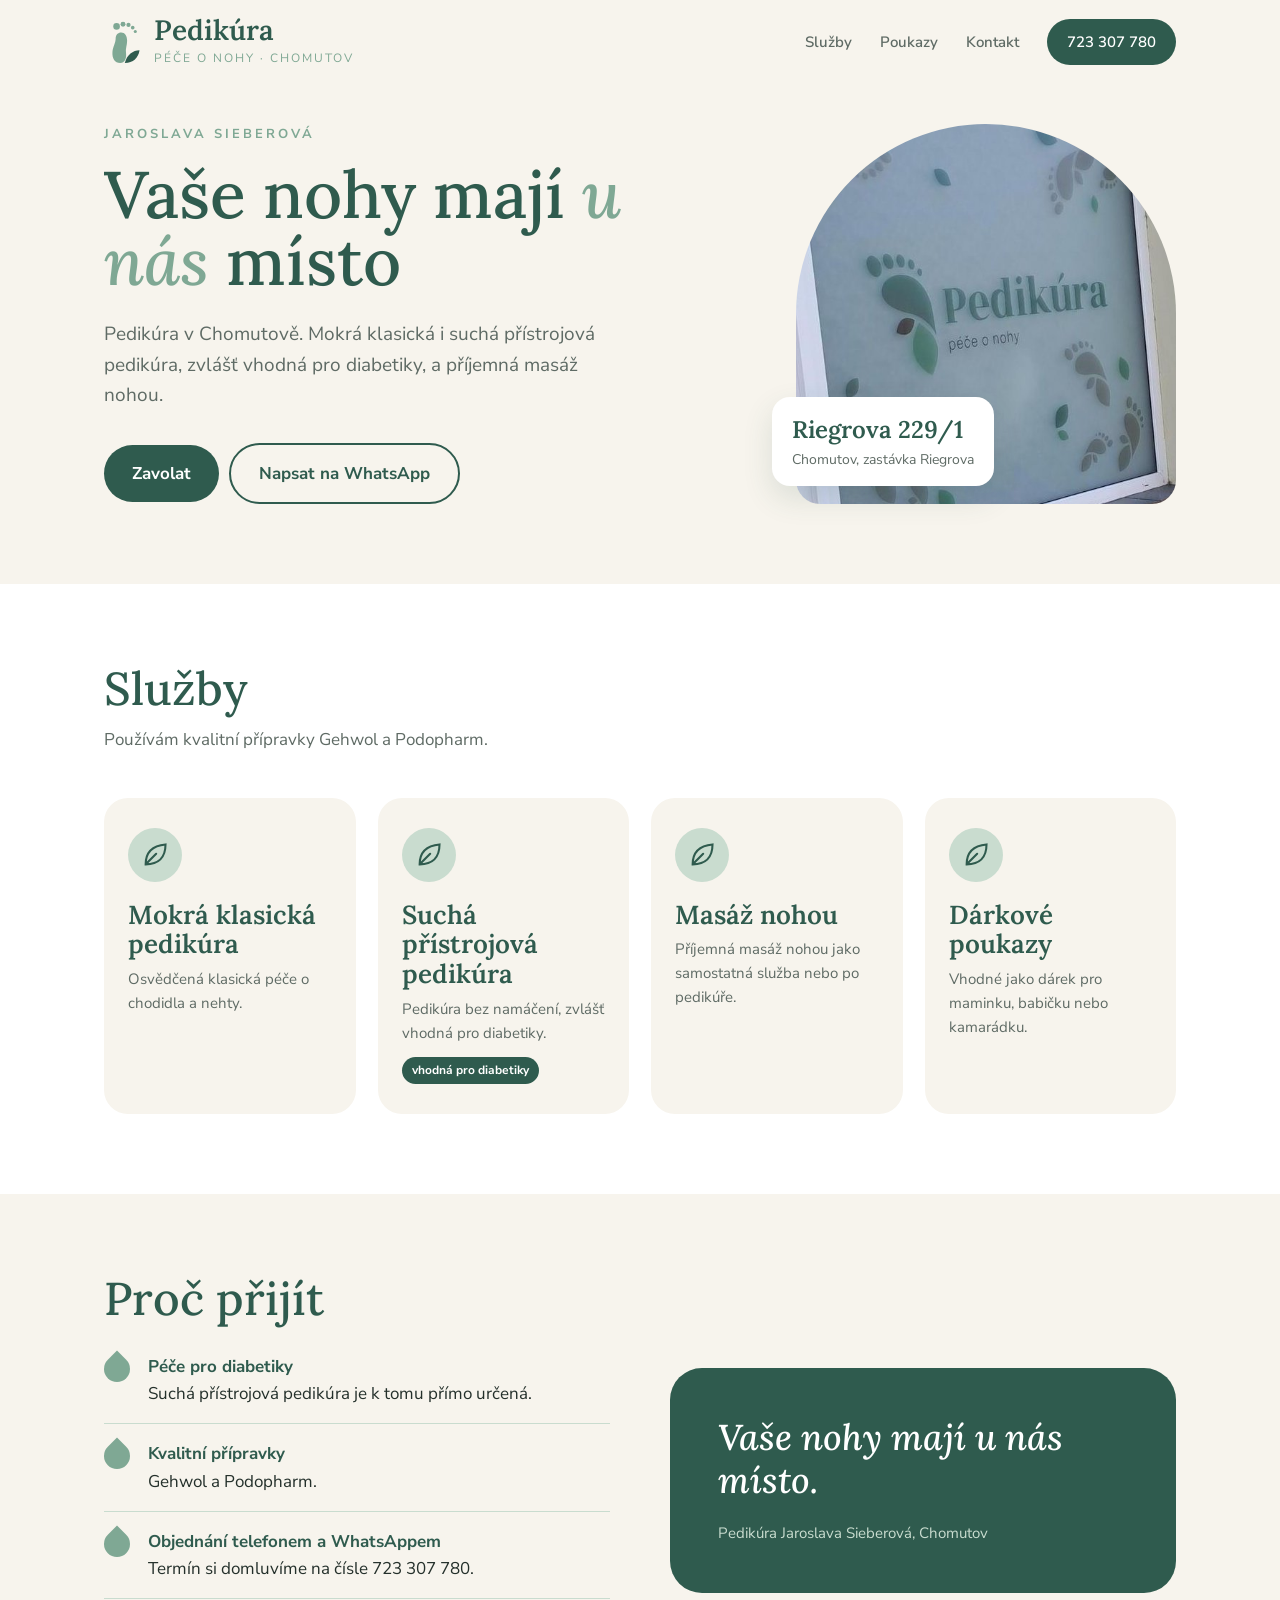
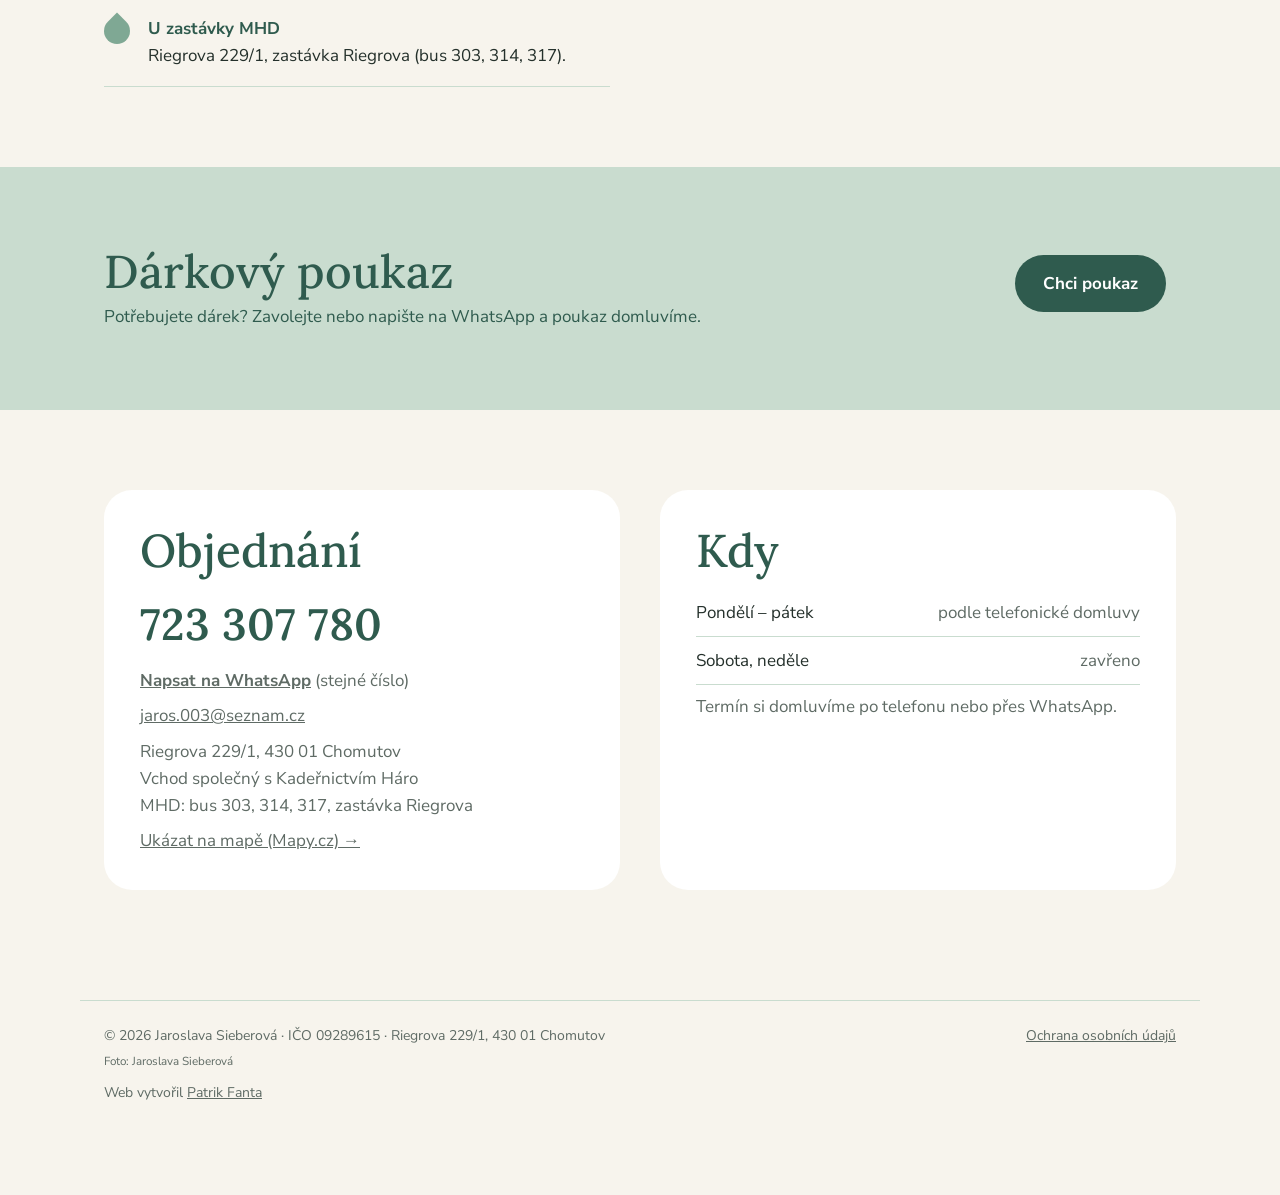
==== commit 8c5df2c3: "Fotka v úvodu stejně vysoká jako text (od jména po tlačítka) Co-Authored-By: Claude Sonnet 5.5 <nore" ====
--- a/index.html
+++ b/index.html
@@ -11,7 +11,7 @@
 <meta property="og:type" content="website">
 <link rel="icon" type="image/svg+xml" href="img/favicon.svg">
 <link rel="stylesheet" href="css/fonts.css?v=1">
-<link rel="stylesheet" href="css/style.css?v=5">
+<link rel="stylesheet" href="css/style.css?v=7">
 </head>
 <body>
 <svg width="0" height="0" style="position:absolute" aria-hidden="true"><defs>
--- a/css/style.css
+++ b/css/style.css
@@ -90,8 +90,10 @@
 .legal section{padding:0}
 .b2.wa{white-space:nowrap}
 .wal{font-weight:700}
-/* fotka výlohy: menší, celé logo vidět */
-.ph{max-width:380px;margin:0 auto}
-.ph img{height:auto;aspect-ratio:1/1;object-position:50% 52%;border-radius:190px 190px 24px 24px}
-.ph .tag{left:-20px;bottom:22px}
-@media(max-width:860px){.ph{max-width:320px}.ph .tag{left:8px}}
+/* fotka výlohy: výška = výška textu (od jména po tlačítka) */
+.hero .wrap{align-items:stretch}
+.hero .btn{margin-bottom:0}
+.ph{position:relative;width:100%;max-width:380px;margin:0 0 0 auto}
+.ph img{position:absolute;inset:0;width:100%;height:100%;aspect-ratio:auto;object-fit:cover;object-position:45% 50%;border-radius:190px 190px 24px 24px}
+.ph .tag{left:-24px;bottom:18px;z-index:2}
+@media(max-width:860px){.ph{max-width:340px;height:300px;margin:0 auto}.ph .tag{left:8px}}
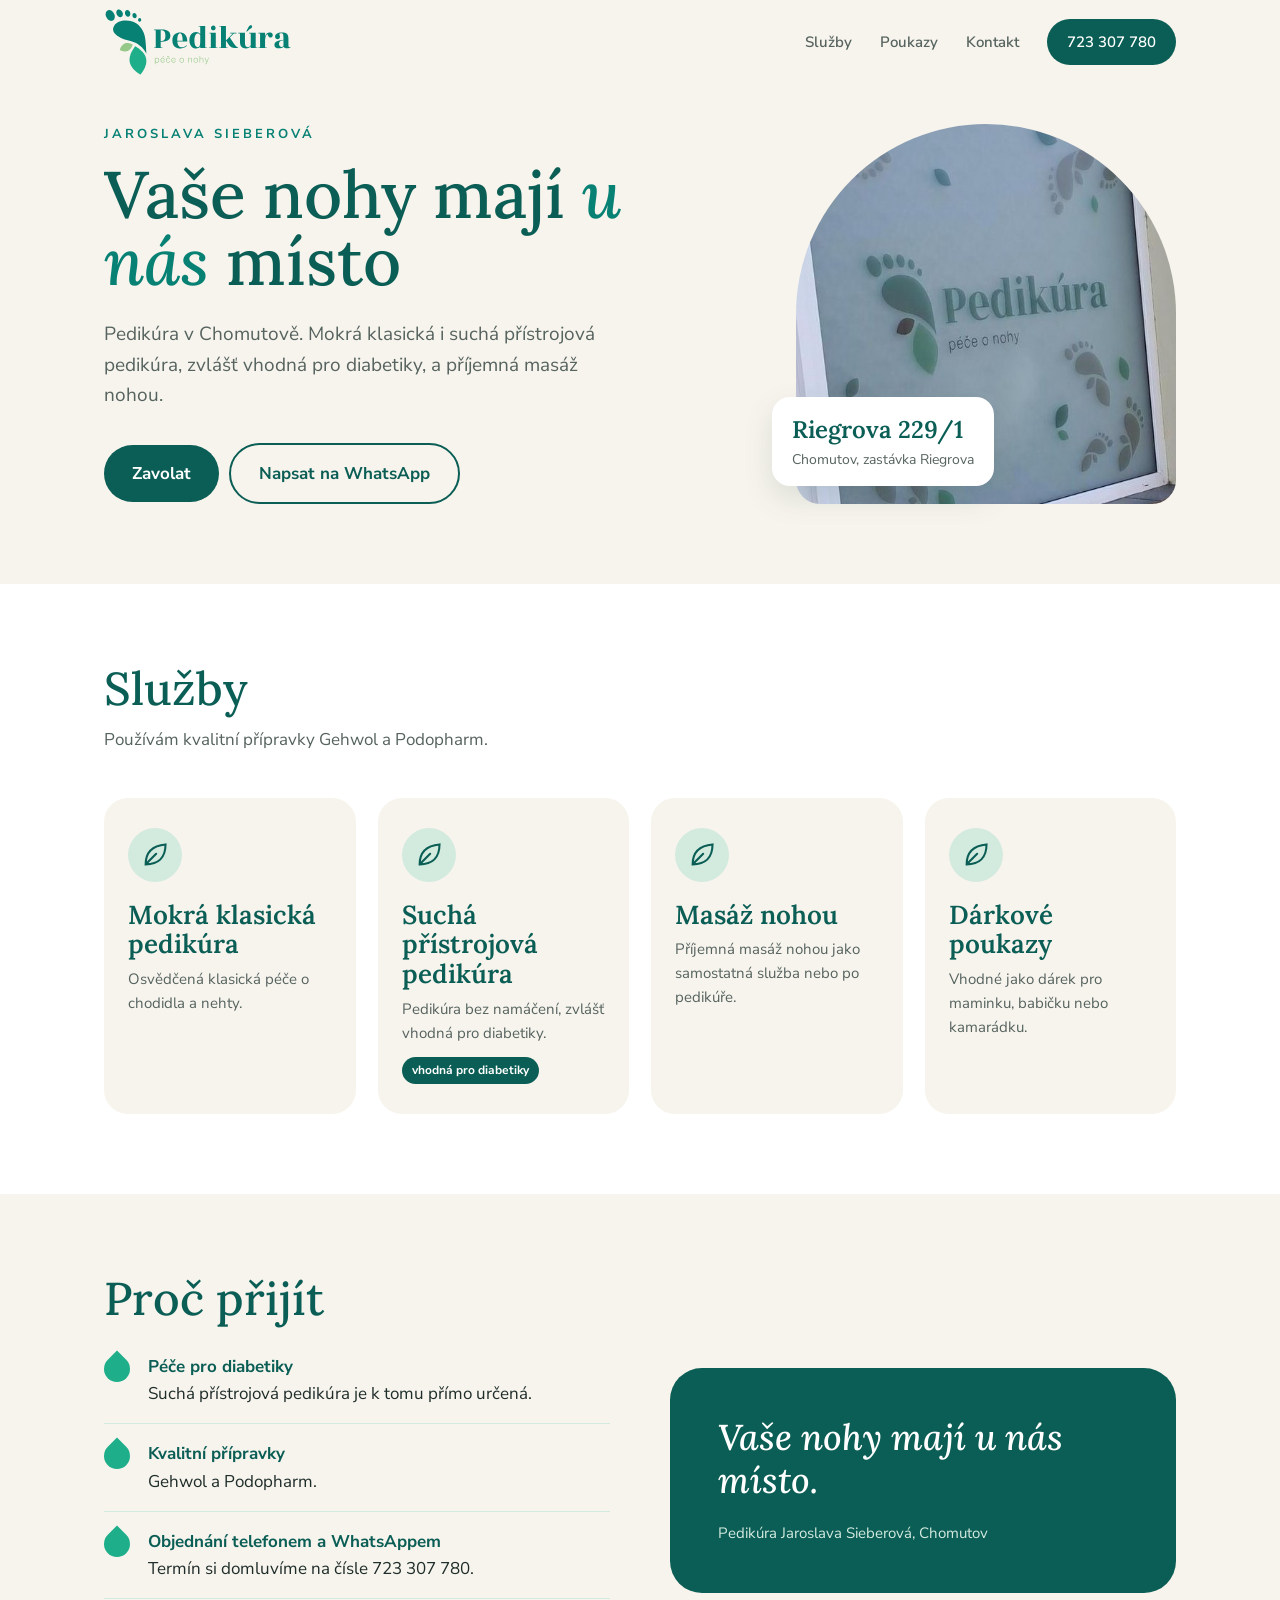
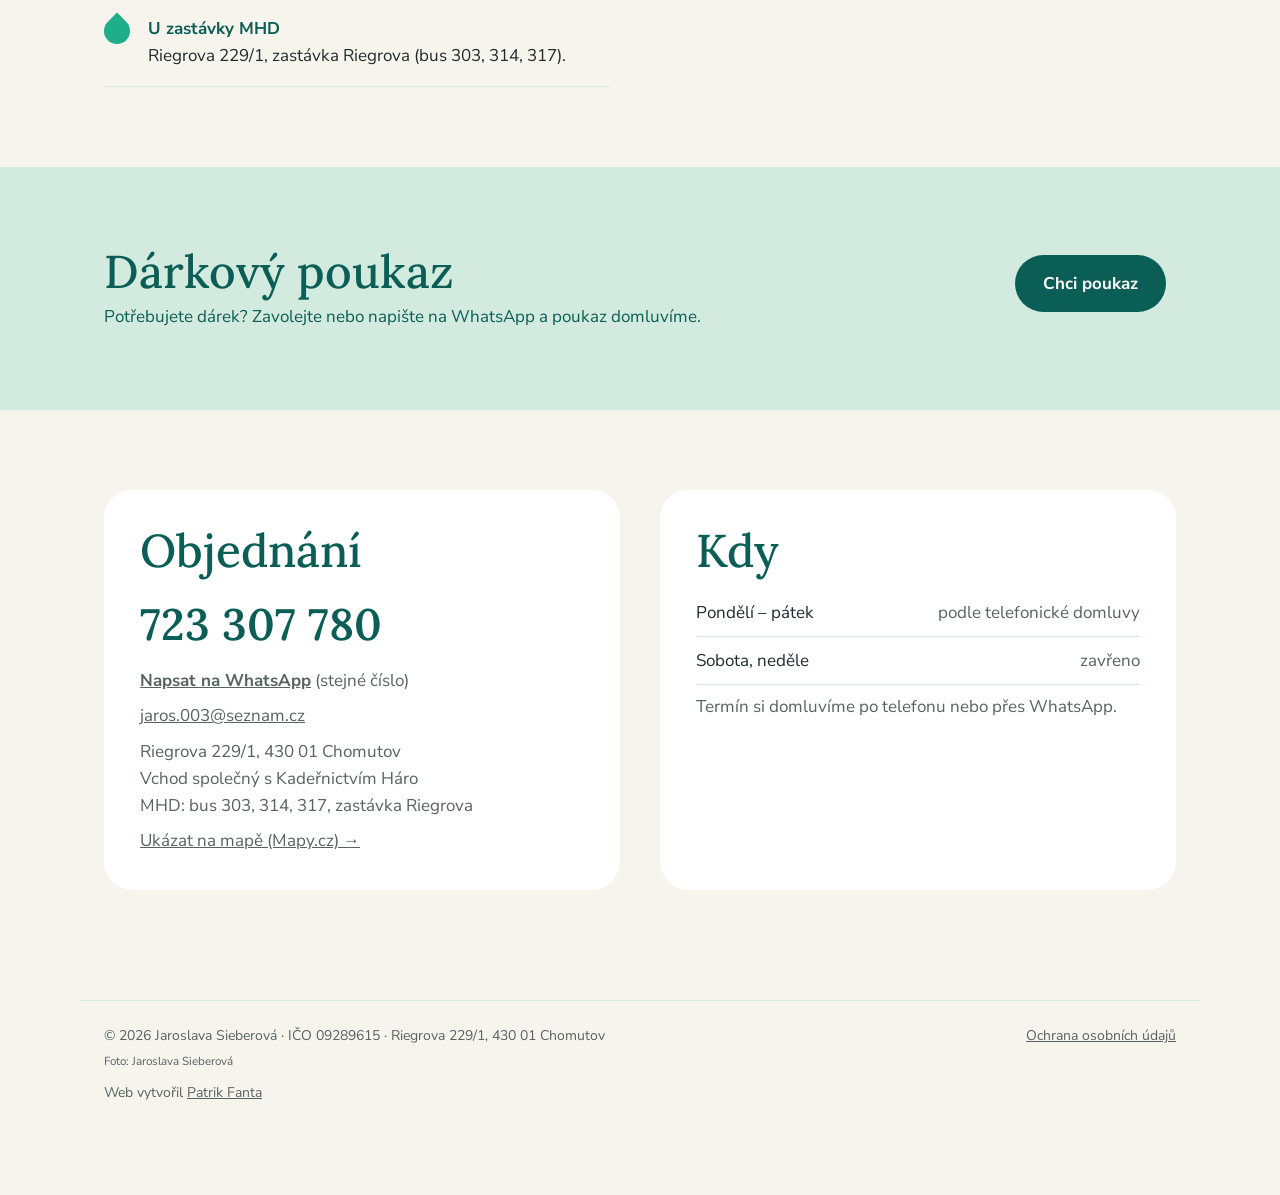
==== commit 0a85ab72: "Logo klientky (SVG) v záhlaví a jako favicon, barvy podle loga Co-Authored-By: Claude Sonnet 5.5 <no" ====
--- a/index.html
+++ b/index.html
@@ -9,18 +9,18 @@
 <meta property="og:title" content="Pedikúra Jaroslava Sieberová – péče o nohy, Chomutov">
 <meta property="og:description" content="Vaše nohy mají u nás místo. Mokrá i přístrojová pedikúra, masáž nohou a dárkové poukazy.">
 <meta property="og:type" content="website">
-<link rel="icon" type="image/svg+xml" href="img/favicon.svg">
+<link rel="icon" type="image/svg+xml" href="img/logo-ikona.svg">
 <link rel="stylesheet" href="css/fonts.css?v=1">
-<link rel="stylesheet" href="css/style.css?v=7">
+<link rel="stylesheet" href="css/style.css?v=9">
 </head>
 <body>
 <svg width="0" height="0" style="position:absolute" aria-hidden="true"><defs>
-<symbol id="foot" viewBox="0 0 40 48"><path d="M17 47c-6 0-9-5-8.5-12 .5-6 3.5-9.5 3.5-15 0-4 2.5-6.5 6-6.5 4 0 6.5 3.5 6.5 9 0 5-2 8.5-1.2 13.5C24 42 22 47 17 47z" fill="#7fa894"/><circle cx="13" cy="7" r="3.6" fill="#7fa894"/><circle cx="20" cy="4.6" r="2.7" fill="#7fa894"/><circle cx="26" cy="5.4" r="2.3" fill="#7fa894"/><circle cx="30.6" cy="8.4" r="2" fill="#7fa894"/><circle cx="33.4" cy="12.6" r="1.7" fill="#7fa894"/><path d="M22 47c2-9 9-14 16-14-1 8-7 14-16 14z" fill="#2f5b4e"/></symbol>
-<symbol id="leaf" viewBox="0 0 24 24"><path d="M4 20C4 10 10 4 21 3c0 11-6 17-17 17zm0 0 9-9" fill="none" stroke="#2f5b4e" stroke-width="1.8" stroke-linecap="round"/></symbol>
+
+<symbol id="leaf" viewBox="0 0 24 24"><path d="M4 20C4 10 10 4 21 3c0 11-6 17-17 17zm0 0 9-9" fill="none" stroke="#0b5e55" stroke-width="1.8" stroke-linecap="round"/></symbol>
 </defs></svg>
 
 <header><div class="wrap">
-<a class="logo" href="./" aria-label="Pedikúra Jaroslava Sieberová – úvod"><svg aria-hidden="true"><use href="#foot"/></svg><span><b>Pedikúra</b><small>péče o nohy · Chomutov</small></span></a>
+<a class="logo" href="./" aria-label="Pedikúra Jaroslava Sieberová – úvod"><img src="img/logo-pedikura.svg" width="188" height="68" alt="Pedikúra – péče o nohy"></a>
 <nav aria-label="Hlavní menu"><a href="#sluzby">Služby</a><a href="#poukazy">Poukazy</a><a href="#kontakt">Kontakt</a><a class="tel" href="tel:+420723307780">723 307 780</a></nav>
 </div></header>
 
--- a/css/style.css
+++ b/css/style.css
@@ -1,22 +1,20 @@
 *{box-sizing:border-box;margin:0;padding:0}
-:root{--sage:#7fa894;--deep:#2f5b4e;--cream:#f7f4ed;--leaf:#c9dccf;--ink:#24302b;--mut:#5f6b65}
+:root{--sage:#1eae8a;--brand:#078174;--deep:#0b5e55;--cream:#f7f4ed;--leaf:#d3eadf;--ink:#1f2d2a;--mut:#56635f}
 body{font-family:"Nunito Sans",Arial,sans-serif;color:var(--ink);background:var(--cream);font-size:17px;line-height:1.6}
 a{color:inherit}
 .wrap{max-width:1120px;margin:0 auto;padding:0 24px}
 .serif{font-family:Lora,Georgia,serif}
 header .wrap{display:flex;align-items:center;justify-content:space-between;height:84px}
 .logo{display:flex;align-items:center;gap:12px;text-decoration:none}
-.logo svg{width:38px;height:44px}
-.logo b{font-family:Lora,serif;font-size:28px;font-weight:600;color:var(--deep);line-height:1}
-.logo small{display:block;font-size:12px;letter-spacing:2px;text-transform:uppercase;color:var(--sage)}
+.logo img{display:block;height:68px;width:auto}
 nav{display:flex;gap:28px;align-items:center;font-weight:600;font-size:15px}
 nav a{text-decoration:none;color:var(--mut)}
 .tel{background:var(--deep);color:#fff!important;padding:11px 20px;border-radius:40px;white-space:nowrap}
 .hero{padding:40px 0 80px;position:relative;overflow:hidden}
 .hero .wrap{display:grid;grid-template-columns:1.1fr .9fr;gap:56px;align-items:center}
-.kick{color:var(--sage);font-weight:700;letter-spacing:3px;text-transform:uppercase;font-size:13px;margin-bottom:16px}
+.kick{color:var(--brand);font-weight:700;letter-spacing:3px;text-transform:uppercase;font-size:13px;margin-bottom:16px}
 h1{font-family:Lora,serif;font-weight:500;font-size:66px;line-height:1.02;color:var(--deep)}
-h1 em{color:var(--sage)}
+h1 em{color:var(--brand)}
 .hero p{font-size:19px;color:var(--mut);margin:24px 0 32px;max-width:500px}
 .btn{display:inline-block;padding:15px 28px;border-radius:40px;font-weight:700;text-decoration:none;margin:0 10px 10px 0}
 .b1{background:var(--deep);color:#fff}.b2{border:2px solid var(--deep);color:var(--deep)}
@@ -68,7 +66,7 @@
  .callbar a{flex:1;text-align:center;background:var(--deep);color:#fff;padding:14px;border-radius:40px;font-weight:700;text-decoration:none;box-shadow:0 8px 20px rgba(0,0,0,.2)}
  .callbar a+a{background:#fff;color:var(--deep)}
 }
-@media(max-width:520px){.grid{grid-template-columns:1fr}.logo b{font-size:22px}.tel{padding:9px 14px;font-size:14px}}
+@media(max-width:520px){.grid{grid-template-columns:1fr}.logo img{height:52px}.tel{padding:9px 14px;font-size:14px}}
 
 /* společné: kotvy, fokus, zásady, patička */
 html{scroll-behavior:smooth;scroll-padding-top:90px}
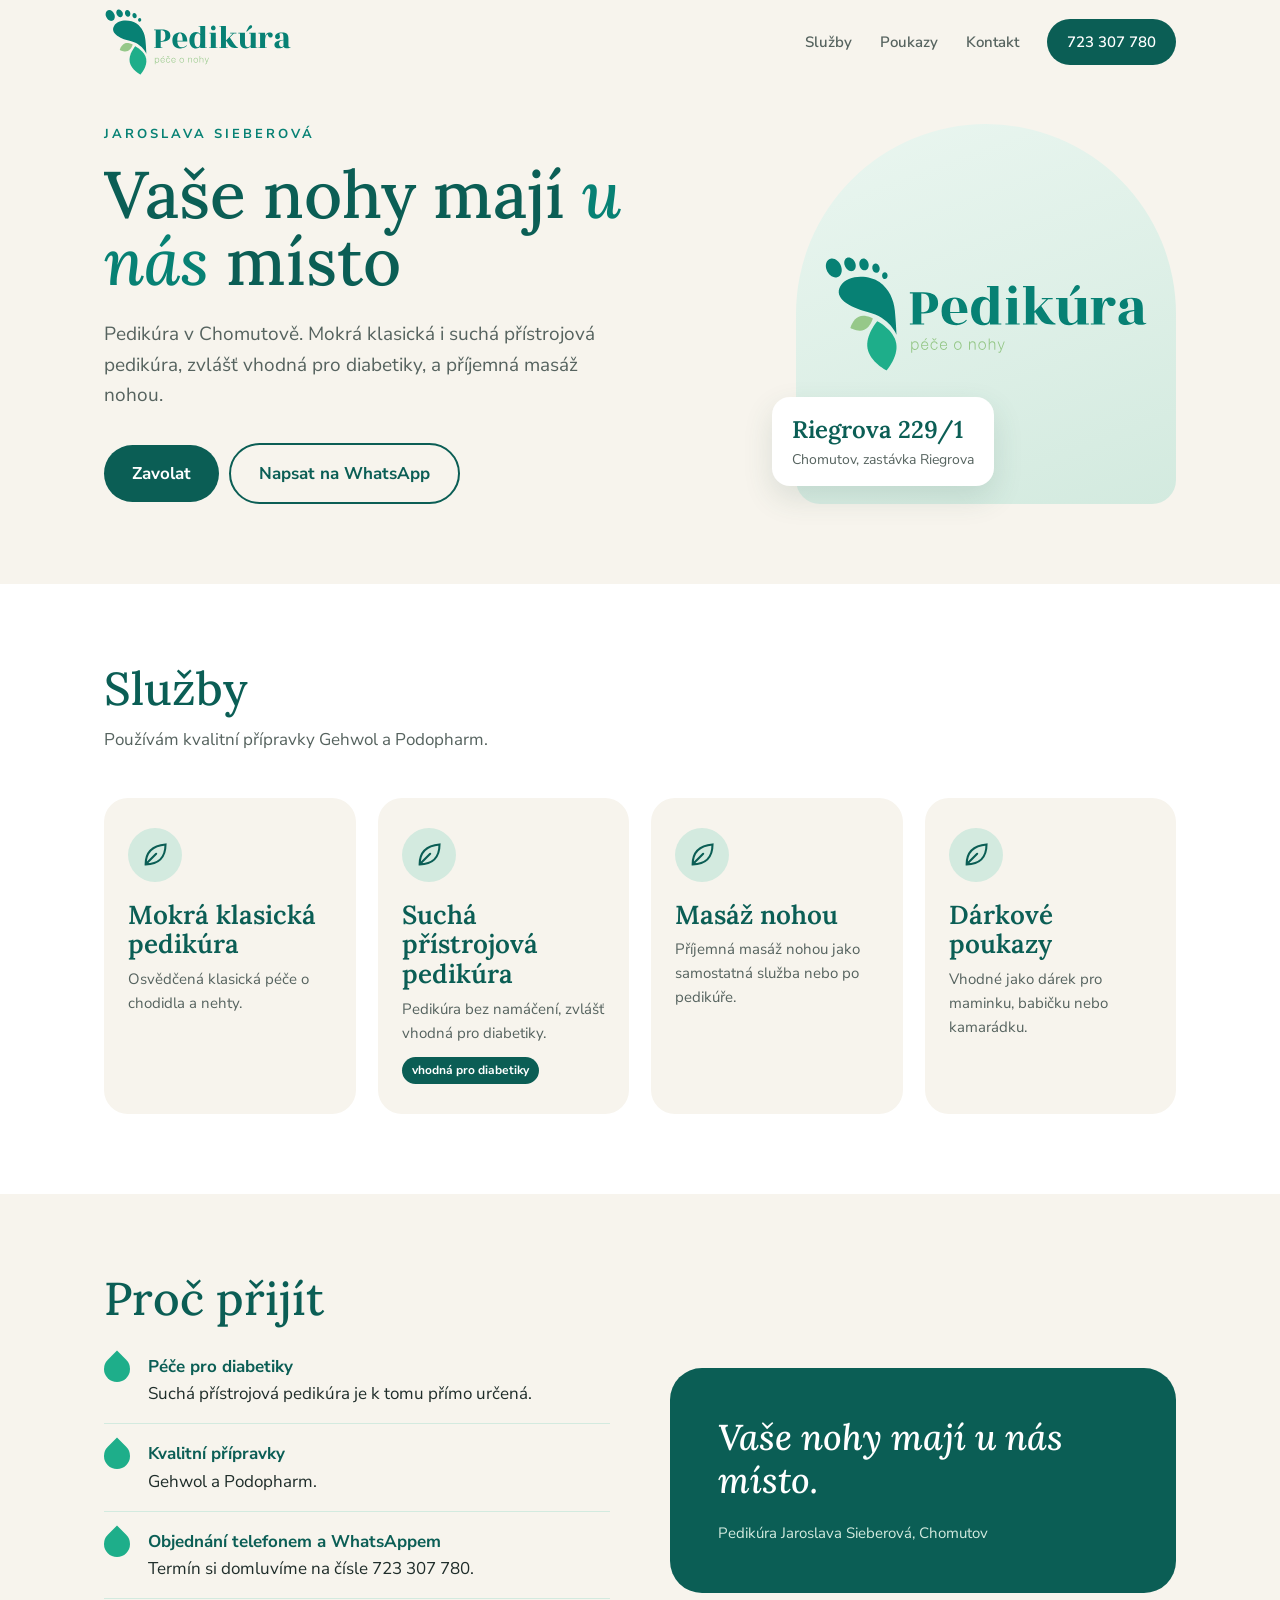
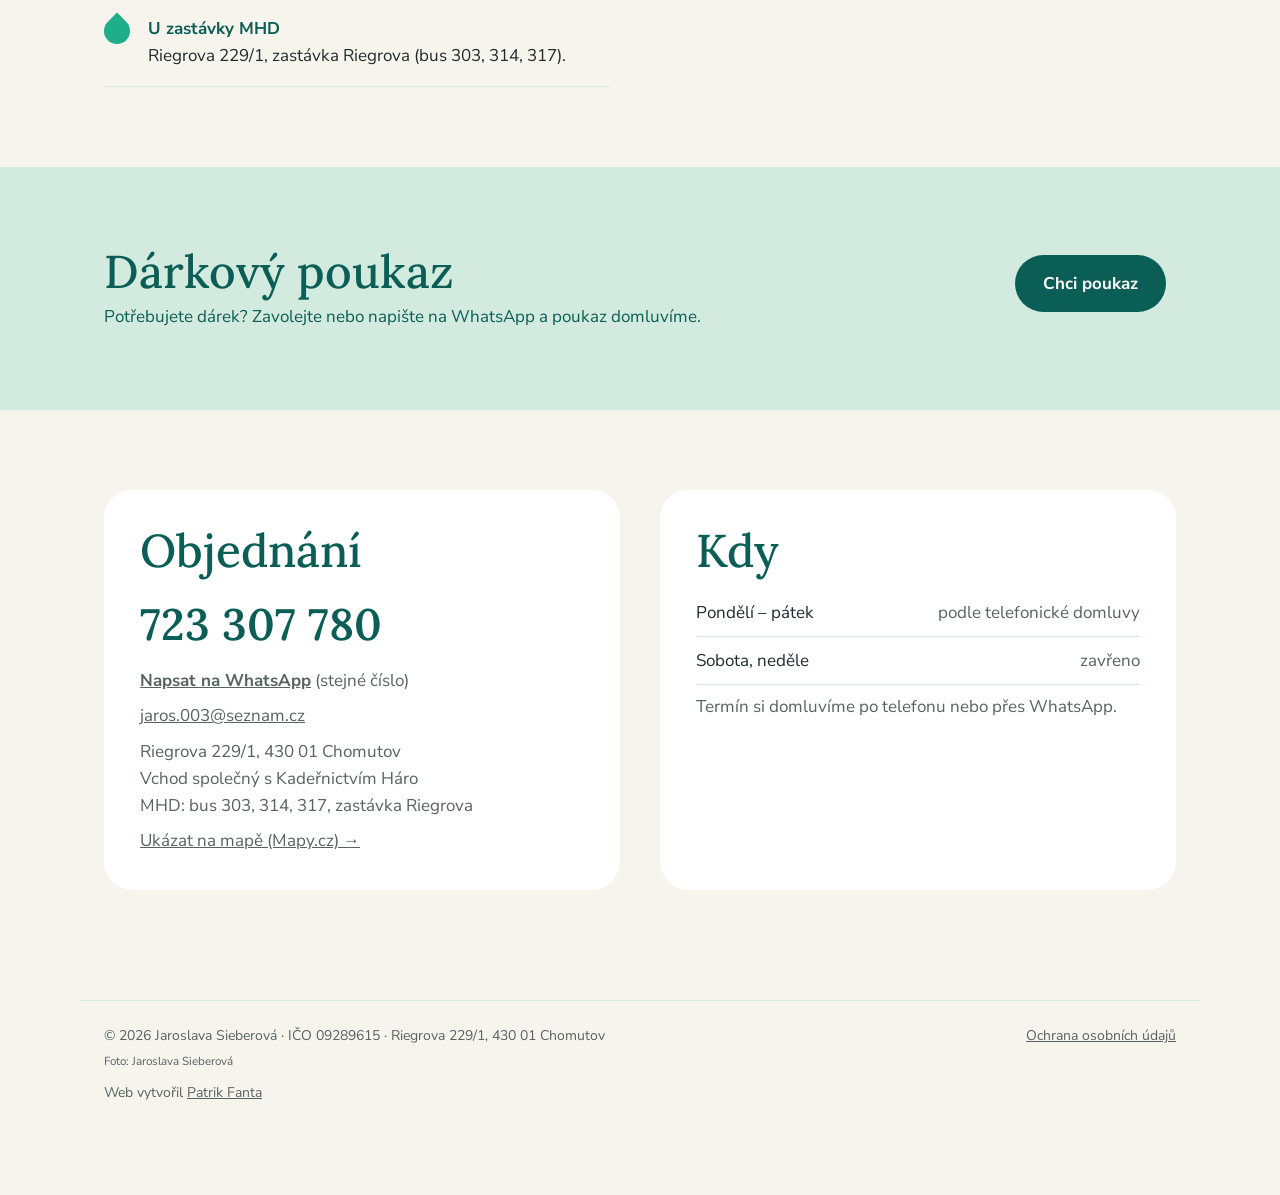
==== commit 5ab468c4: "Úvod: logo místo fotky výlohy (zkouška) Co-Authored-By: Claude Sonnet 5.5 <noreply@anthropic.com>" ====
--- a/index.html
+++ b/index.html
@@ -11,7 +11,7 @@
 <meta property="og:type" content="website">
 <link rel="icon" type="image/svg+xml" href="img/logo-ikona.svg">
 <link rel="stylesheet" href="css/fonts.css?v=1">
-<link rel="stylesheet" href="css/style.css?v=9">
+<link rel="stylesheet" href="css/style.css?v=11">
 </head>
 <body>
 <svg width="0" height="0" style="position:absolute" aria-hidden="true"><defs>
@@ -32,7 +32,7 @@
 <p>Pedikúra v Chomutově. Mokrá klasická i suchá přístrojová pedikúra, zvlášť vhodná pro diabetiky, a příjemná masáž nohou.</p>
 <a class="btn b1" href="tel:+420723307780">Zavolat</a><a class="btn b2 wa" href="https://wa.me/420723307780" target="_blank" rel="noopener">Napsat na WhatsApp</a>
 </div>
-<div class="ph"><img src="img/vyloha.jpg" width="530" height="700" alt="Výloha pedikúry s logem stopy a lístků v Riegrově ulici"><div class="tag"><b>Riegrova 229/1</b>Chomutov, zastávka Riegrova</div></div>
+<div class="ph ph-logo"><img src="img/logo-pedikura.svg" width="535" height="193" alt="Pedikúra – péče o nohy, logo"><div class="tag"><b>Riegrova 229/1</b>Chomutov, zastávka Riegrova</div></div>
 </div></section>
 
 <section class="svcs" id="sluzby"><div class="wrap">
--- a/css/style.css
+++ b/css/style.css
@@ -95,3 +95,8 @@
 .ph img{position:absolute;inset:0;width:100%;height:100%;aspect-ratio:auto;object-fit:cover;object-position:45% 50%;border-radius:190px 190px 24px 24px}
 .ph .tag{left:-24px;bottom:18px;z-index:2}
 @media(max-width:860px){.ph{max-width:340px;height:300px;margin:0 auto}.ph .tag{left:8px}}
+
+/* úvod: logo místo fotky výlohy */
+.ph-logo{background:linear-gradient(160deg,#eaf6f0 0%,var(--leaf) 100%);border-radius:190px 190px 24px 24px;display:flex;align-items:center;justify-content:center;overflow:visible}
+.ph-logo img{position:static;width:86%;height:auto;aspect-ratio:auto;border-radius:0;object-fit:contain}
+@media(max-width:860px){.ph-logo{max-width:340px;height:260px}}
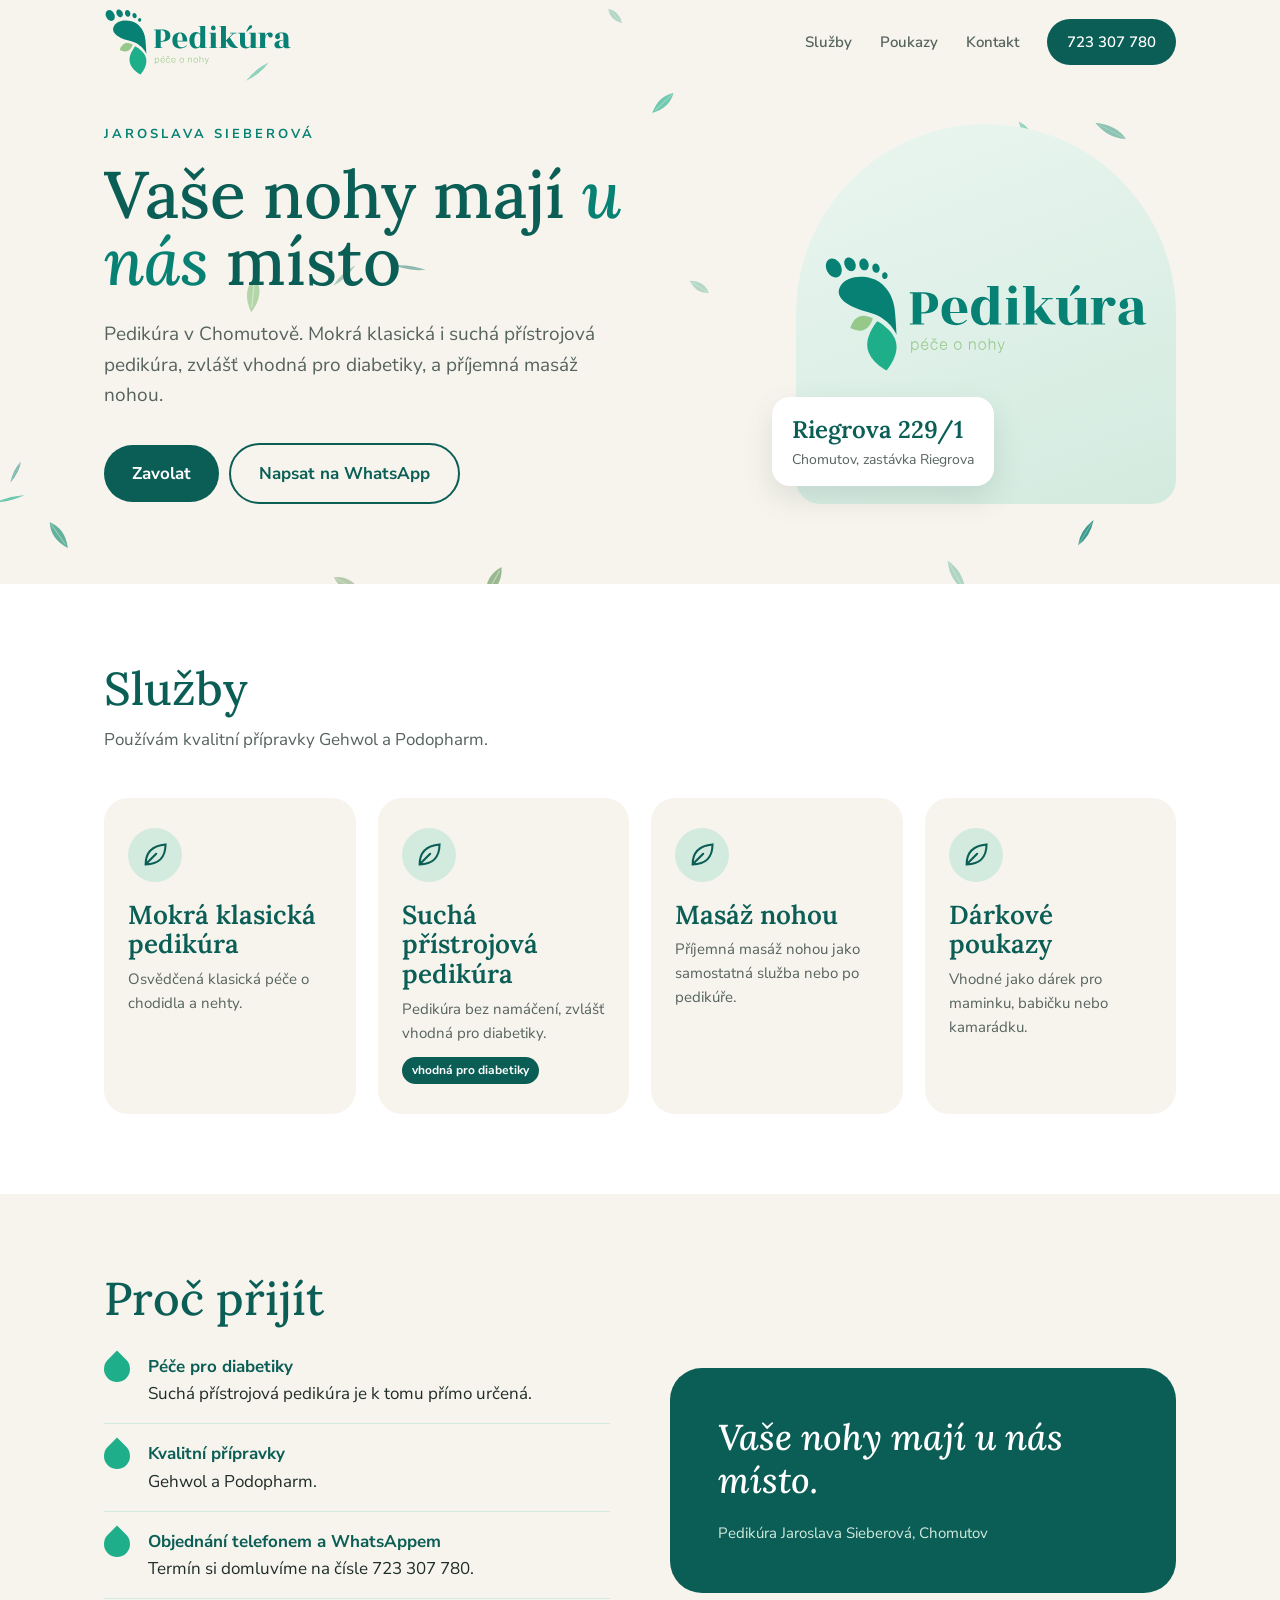
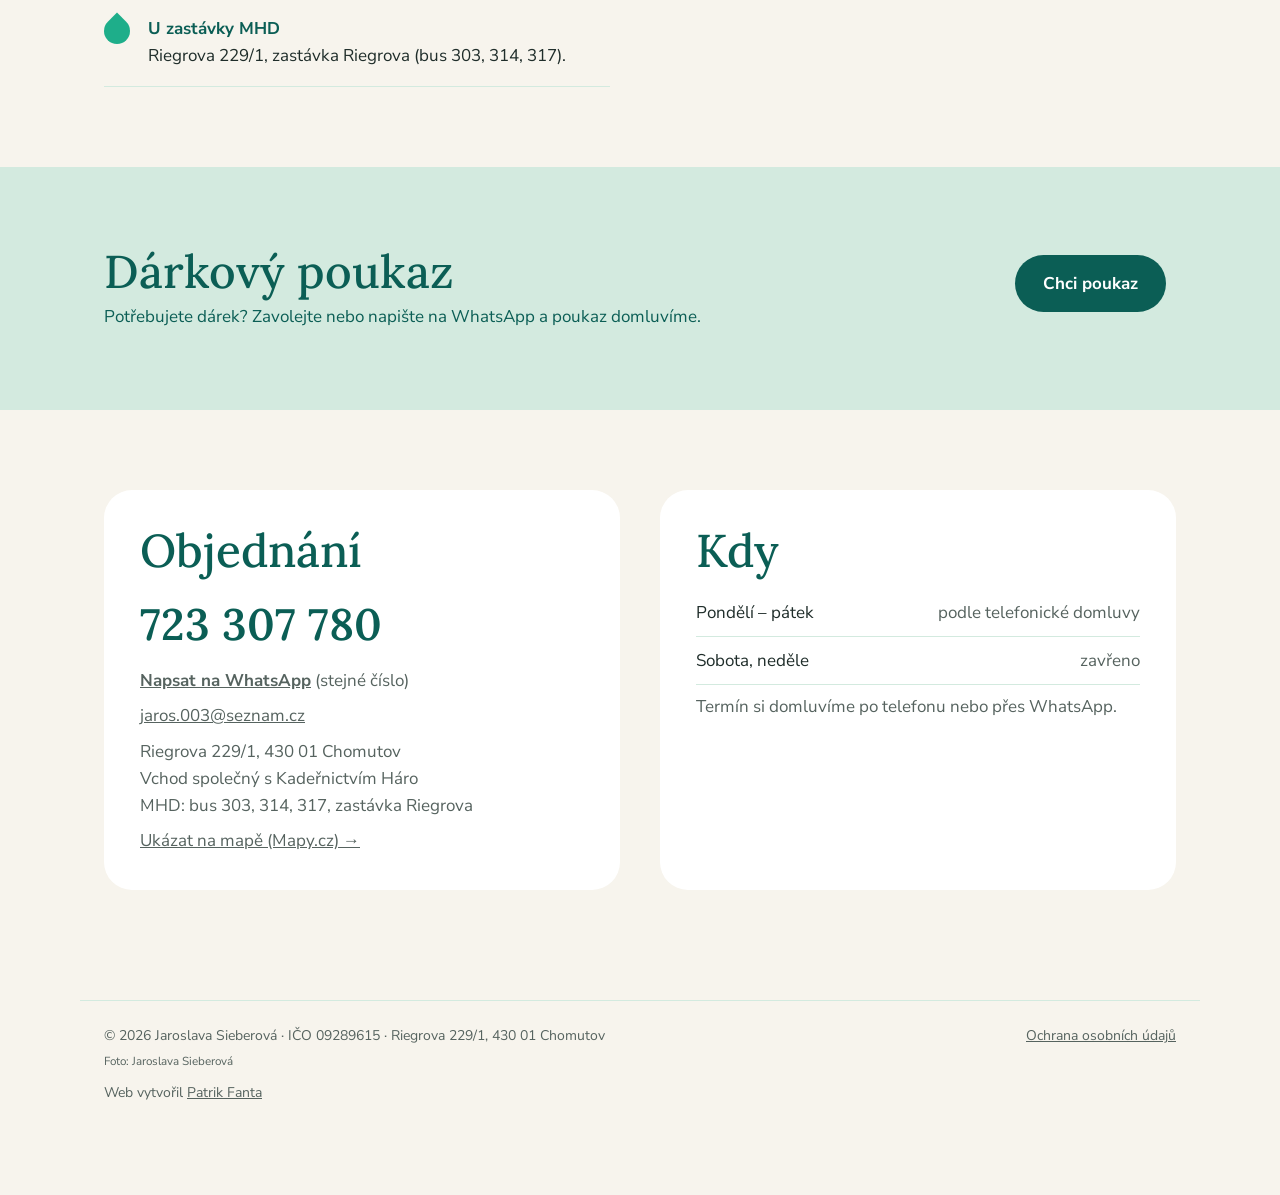
==== commit 87432fba: "Padající lístky v pozadí (podle vloček na salon-kf) Co-Authored-By: Claude Sonnet 5.5 <noreply@anthr" ====
--- a/index.html
+++ b/index.html
@@ -11,7 +11,7 @@
 <meta property="og:type" content="website">
 <link rel="icon" type="image/svg+xml" href="img/logo-ikona.svg">
 <link rel="stylesheet" href="css/fonts.css?v=1">
-<link rel="stylesheet" href="css/style.css?v=11">
+<link rel="stylesheet" href="css/style.css?v=12">
 </head>
 <body>
 <svg width="0" height="0" style="position:absolute" aria-hidden="true"><defs>
@@ -88,5 +88,6 @@
 </div></footer>
 <div class="callbar"><a href="tel:+420723307780">Zavolat</a><a href="https://wa.me/420723307780" target="_blank" rel="noopener">WhatsApp</a></div>
 <script>document.getElementById('y').textContent=new Date().getFullYear();</script>
+<script src="js/listky.js?v=2" defer></script>
 </body>
 </html>
--- a/css/style.css
+++ b/css/style.css
@@ -100,3 +100,6 @@
 .ph-logo{background:linear-gradient(160deg,#eaf6f0 0%,var(--leaf) 100%);border-radius:190px 190px 24px 24px;display:flex;align-items:center;justify-content:center;overflow:visible}
 .ph-logo img{position:static;width:86%;height:auto;aspect-ratio:auto;border-radius:0;object-fit:contain}
 @media(max-width:860px){.ph-logo{max-width:340px;height:260px}}
+
+/* padající lístky: úplně v pozadí, za obsahem */
+.leaves{position:fixed;inset:0;width:100%;height:100%;pointer-events:none;z-index:-1}
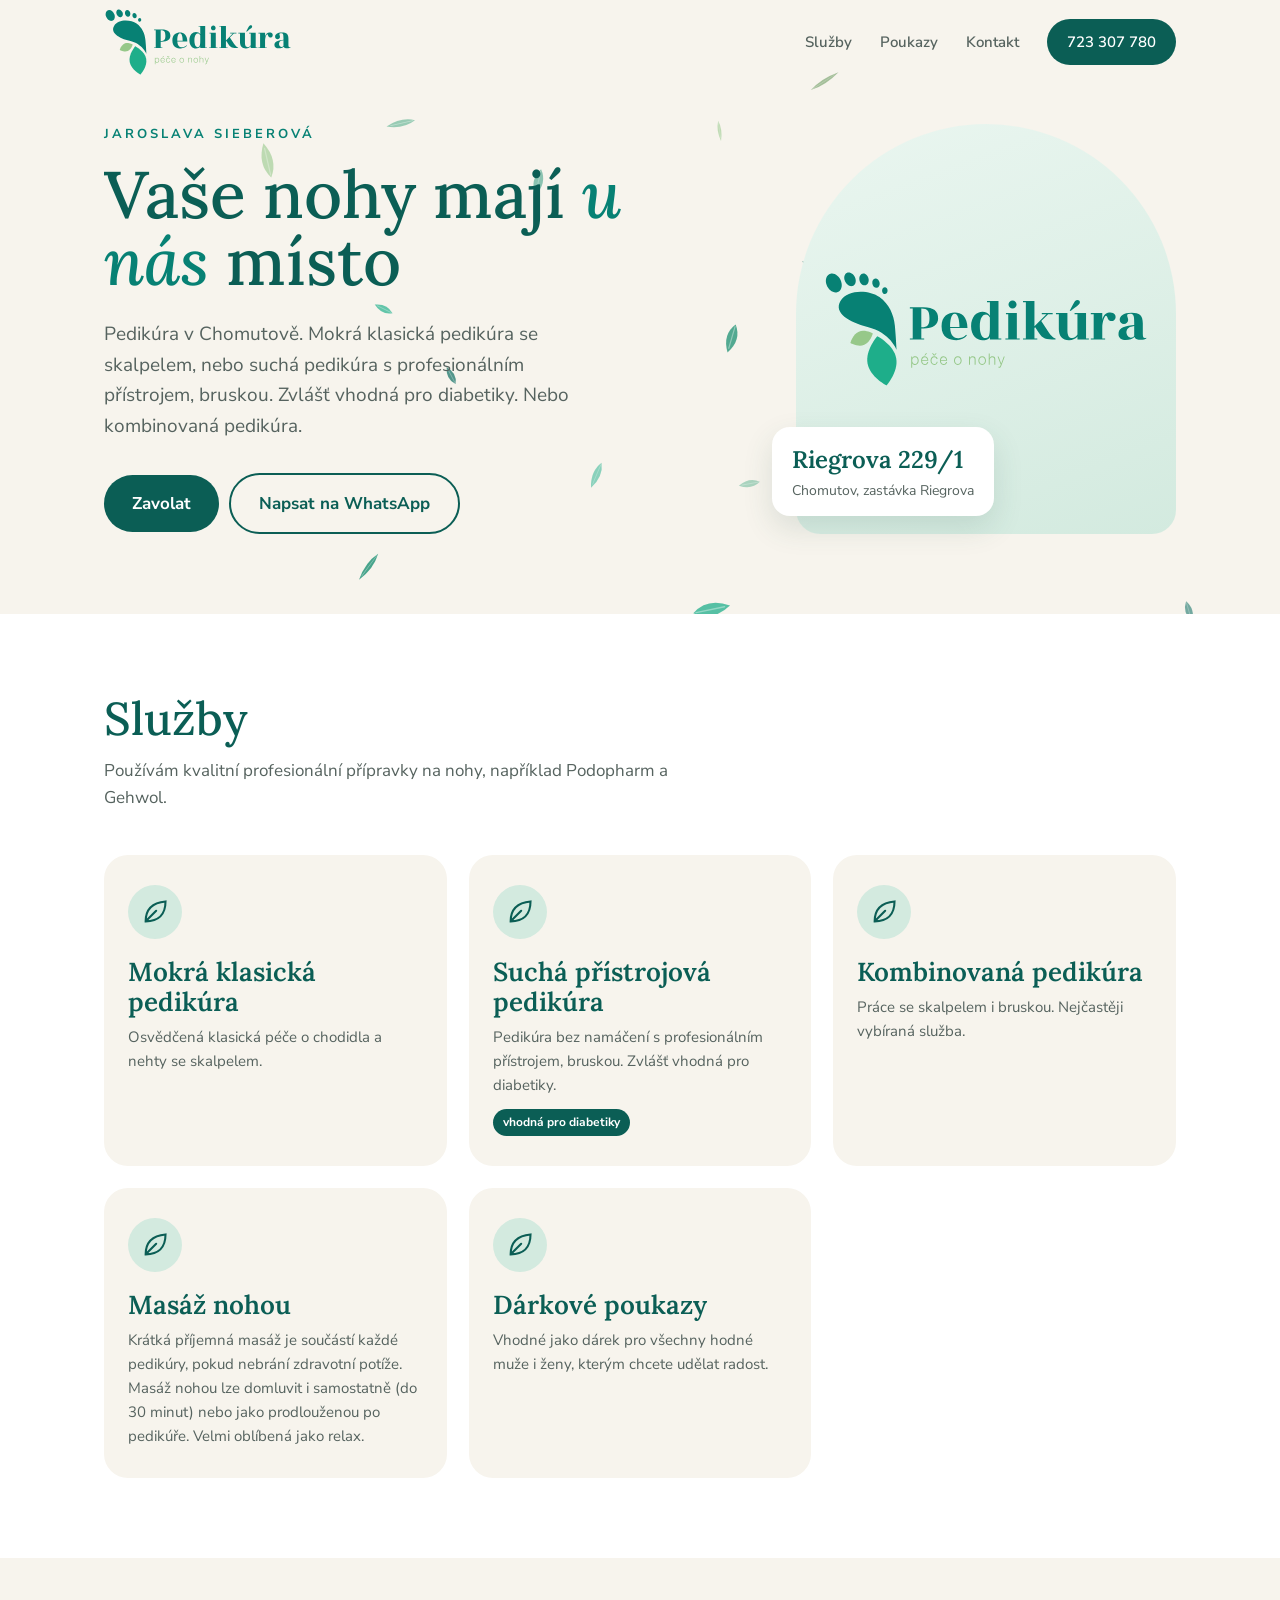
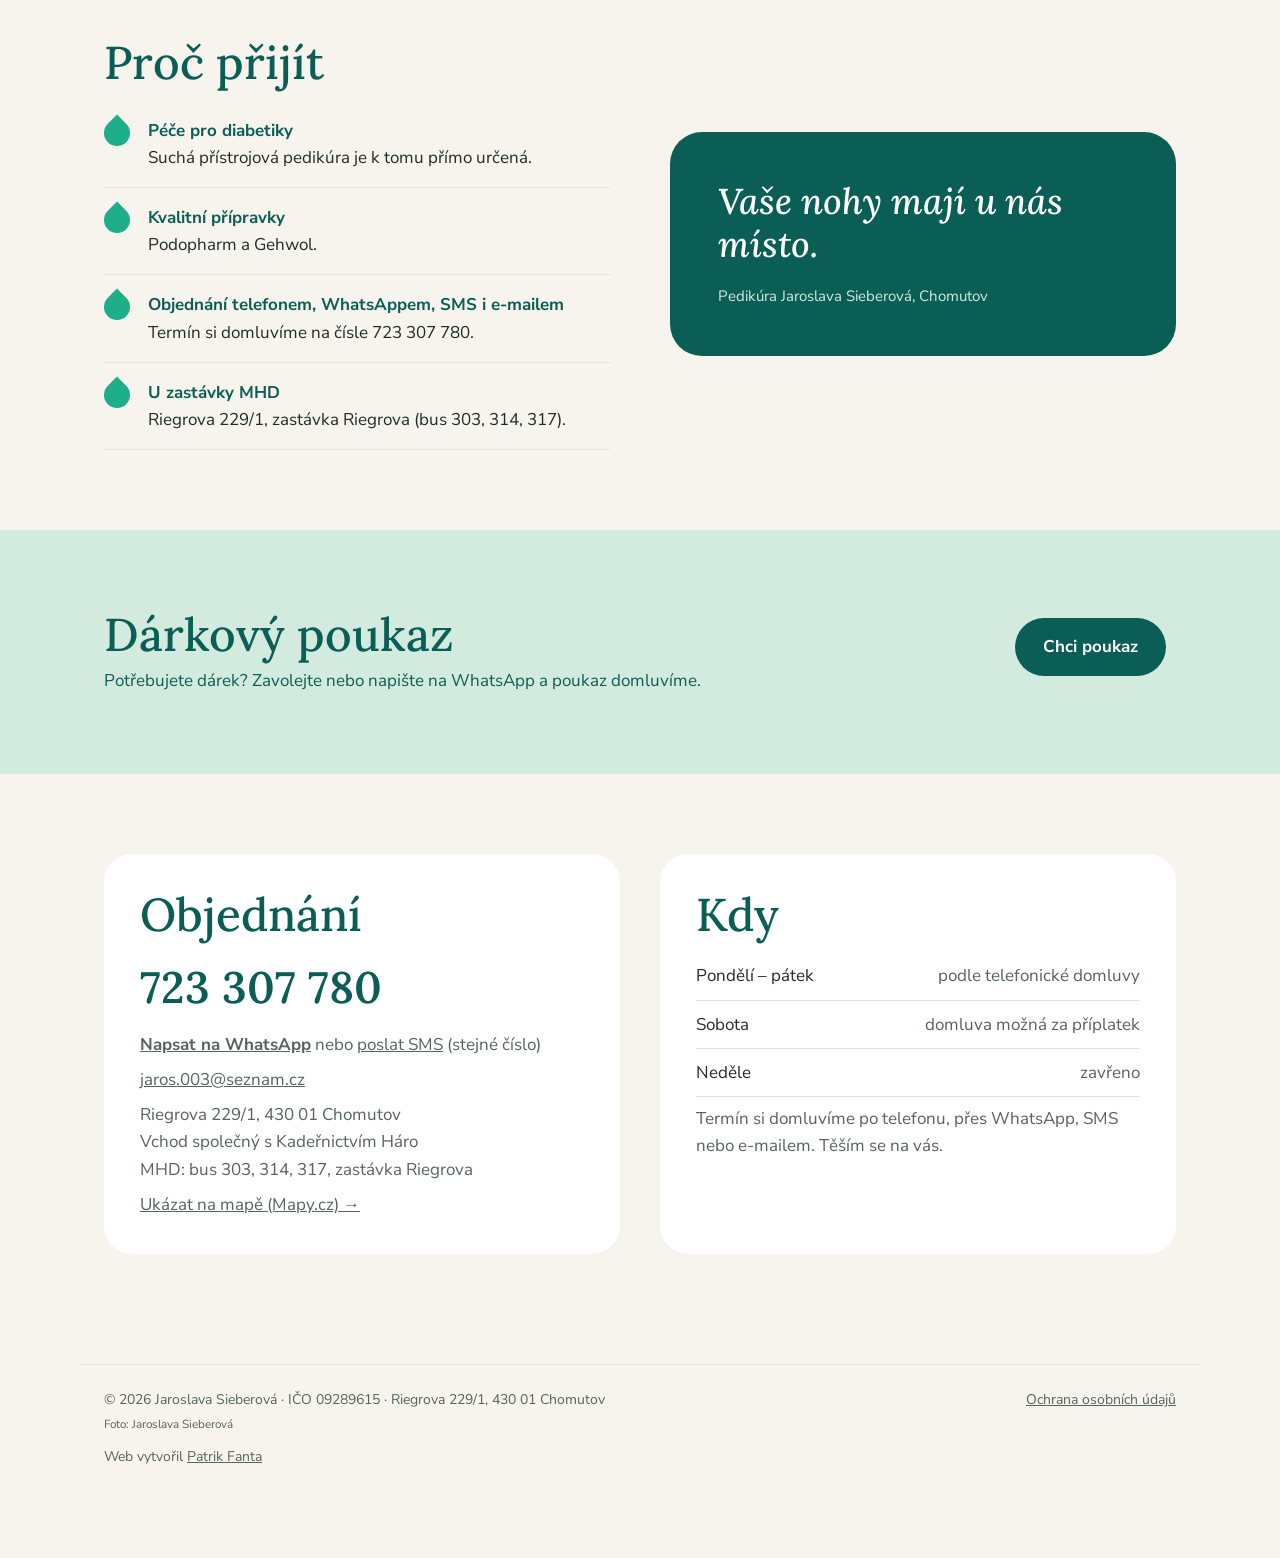
==== commit 995467de: "Úpravy textů podle paní Sieberové: kombinovaná pedikúra, masáž, SMS, sobota Co-Authored-By: Claude S" ====
--- a/index.html
+++ b/index.html
@@ -11,7 +11,7 @@
 <meta property="og:type" content="website">
 <link rel="icon" type="image/svg+xml" href="img/logo-ikona.svg">
 <link rel="stylesheet" href="css/fonts.css?v=1">
-<link rel="stylesheet" href="css/style.css?v=12">
+<link rel="stylesheet" href="css/style.css?v=13">
 </head>
 <body>
 <svg width="0" height="0" style="position:absolute" aria-hidden="true"><defs>
@@ -29,7 +29,7 @@
 <div>
 <div class="kick">Jaroslava Sieberová</div>
 <h1>Vaše nohy mají <em>u nás</em> místo</h1>
-<p>Pedikúra v Chomutově. Mokrá klasická i suchá přístrojová pedikúra, zvlášť vhodná pro diabetiky, a příjemná masáž nohou.</p>
+<p>Pedikúra v Chomutově. Mokrá klasická pedikúra se skalpelem, nebo suchá pedikúra s profesionálním přístrojem, bruskou. Zvlášť vhodná pro diabetiky. Nebo kombinovaná pedikúra.</p>
 <a class="btn b1" href="tel:+420723307780">Zavolat</a><a class="btn b2 wa" href="https://wa.me/420723307780" target="_blank" rel="noopener">Napsat na WhatsApp</a>
 </div>
 <div class="ph ph-logo"><img src="img/logo-pedikura.svg" width="535" height="193" alt="Pedikúra – péče o nohy, logo"><div class="tag"><b>Riegrova 229/1</b>Chomutov, zastávka Riegrova</div></div>
@@ -37,12 +37,13 @@
 
 <section class="svcs" id="sluzby"><div class="wrap">
 <h2>Služby</h2>
-<p class="sub">Používám kvalitní přípravky Gehwol a Podopharm.</p>
+<p class="sub">Používám kvalitní profesionální přípravky na nohy, například Podopharm a Gehwol.</p>
 <div class="grid">
-<div class="s"><div class="ic"><svg aria-hidden="true"><use href="#leaf"/></svg></div><h3>Mokrá klasická pedikúra</h3><p>Osvědčená klasická péče o chodidla a nehty.</p></div>
-<div class="s"><div class="ic"><svg aria-hidden="true"><use href="#leaf"/></svg></div><h3>Suchá přístrojová pedikúra</h3><p>Pedikúra bez namáčení, zvlášť vhodná pro diabetiky.</p><span class="note">vhodná pro diabetiky</span></div>
-<div class="s"><div class="ic"><svg aria-hidden="true"><use href="#leaf"/></svg></div><h3>Masáž nohou</h3><p>Příjemná masáž nohou jako samostatná služba nebo po pedikúře.</p></div>
-<div class="s"><div class="ic"><svg aria-hidden="true"><use href="#leaf"/></svg></div><h3>Dárkové poukazy</h3><p>Vhodné jako dárek pro maminku, babičku nebo kamarádku.</p></div>
+<div class="s"><div class="ic"><svg aria-hidden="true"><use href="#leaf"/></svg></div><h3>Mokrá klasická pedikúra</h3><p>Osvědčená klasická péče o chodidla a nehty se skalpelem.</p></div>
+<div class="s"><div class="ic"><svg aria-hidden="true"><use href="#leaf"/></svg></div><h3>Suchá přístrojová pedikúra</h3><p>Pedikúra bez namáčení s profesionálním přístrojem, bruskou. Zvlášť vhodná pro diabetiky.</p><span class="note">vhodná pro diabetiky</span></div>
+<div class="s"><div class="ic"><svg aria-hidden="true"><use href="#leaf"/></svg></div><h3>Kombinovaná pedikúra</h3><p>Práce se skalpelem i bruskou. Nejčastěji vybíraná služba.</p></div>
+<div class="s"><div class="ic"><svg aria-hidden="true"><use href="#leaf"/></svg></div><h3>Masáž nohou</h3><p>Krátká příjemná masáž je součástí každé pedikúry, pokud nebrání zdravotní potíže. Masáž nohou lze domluvit i samostatně (do 30 minut) nebo jako prodlouženou po pedikúře. Velmi oblíbená jako relax.</p></div>
+<div class="s"><div class="ic"><svg aria-hidden="true"><use href="#leaf"/></svg></div><h3>Dárkové poukazy</h3><p>Vhodné jako dárek pro všechny hodné muže i ženy, kterým chcete udělat radost.</p></div>
 </div>
 </div></section>
 
@@ -51,8 +52,8 @@
 <h2>Proč přijít</h2>
 <ul>
 <li><b>Péče pro diabetiky</b>Suchá přístrojová pedikúra je k tomu přímo určená.</li>
-<li><b>Kvalitní přípravky</b>Gehwol a Podopharm.</li>
-<li><b>Objednání telefonem a WhatsAppem</b>Termín si domluvíme na čísle 723 307 780.</li>
+<li><b>Kvalitní přípravky</b>Podopharm a Gehwol.</li>
+<li><b>Objednání telefonem, WhatsAppem, SMS i e-mailem</b>Termín si domluvíme na čísle 723 307 780.</li>
 <li><b>U zastávky MHD</b>Riegrova 229/1, zastávka Riegrova (bus 303, 314, 317).</li>
 </ul>
 </div>
@@ -68,15 +69,15 @@
 <div class="card">
 <h2>Objednání</h2>
 <a class="big" href="tel:+420723307780">723 307 780</a>
-<p><a class="wal" href="https://wa.me/420723307780" target="_blank" rel="noopener">Napsat na WhatsApp</a> (stejné číslo)</p>
+<p><a class="wal" href="https://wa.me/420723307780" target="_blank" rel="noopener">Napsat na WhatsApp</a> nebo <a href="sms:+420723307780">poslat SMS</a> (stejné číslo)</p>
 <p><a href="mailto:jaros.003@seznam.cz">jaros.003@seznam.cz</a></p>
 <p>Riegrova 229/1, 430 01 Chomutov<br>Vchod společný s Kadeřnictvím Háro<br>MHD: bus 303, 314, 317, zastávka Riegrova</p>
 <p><a href="https://mapy.cz/zakladni?q=Riegrova%20229%2F1%20Chomutov" target="_blank" rel="noopener">Ukázat na mapě (Mapy.cz) →</a></p>
 </div>
 <div class="card">
 <h2>Kdy</h2>
-<table><tr><td>Pondělí – pátek</td><td>podle telefonické domluvy</td></tr><tr><td>Sobota, neděle</td><td>zavřeno</td></tr></table>
-<p>Termín si domluvíme po telefonu nebo přes WhatsApp.</p>
+<table><tr><td>Pondělí – pátek</td><td>podle telefonické domluvy</td></tr><tr><td>Sobota</td><td>domluva možná za příplatek</td></tr><tr><td>Neděle</td><td>zavřeno</td></tr></table>
+<p>Termín si domluvíme po telefonu, přes WhatsApp, SMS nebo e-mailem. Těším se na vás.</p>
 </div>
 </div></section>
 </main>
--- a/css/style.css
+++ b/css/style.css
@@ -27,7 +27,7 @@
 h2{font-family:Lora,serif;font-weight:500;font-size:46px;color:var(--deep);line-height:1.1;margin-bottom:12px}
 .sub{color:var(--mut);max-width:600px;margin-bottom:44px}
 .svcs{background:#fff}
-.grid{display:grid;grid-template-columns:repeat(4,1fr);gap:22px}
+.grid{display:grid;grid-template-columns:repeat(3,1fr);gap:22px}
 .s{background:var(--cream);border-radius:24px;padding:30px 24px}
 .s .ic{width:54px;height:54px;border-radius:50%;background:var(--leaf);display:flex;align-items:center;justify-content:center;margin-bottom:18px}
 .s .ic svg{width:28px;height:28px}
